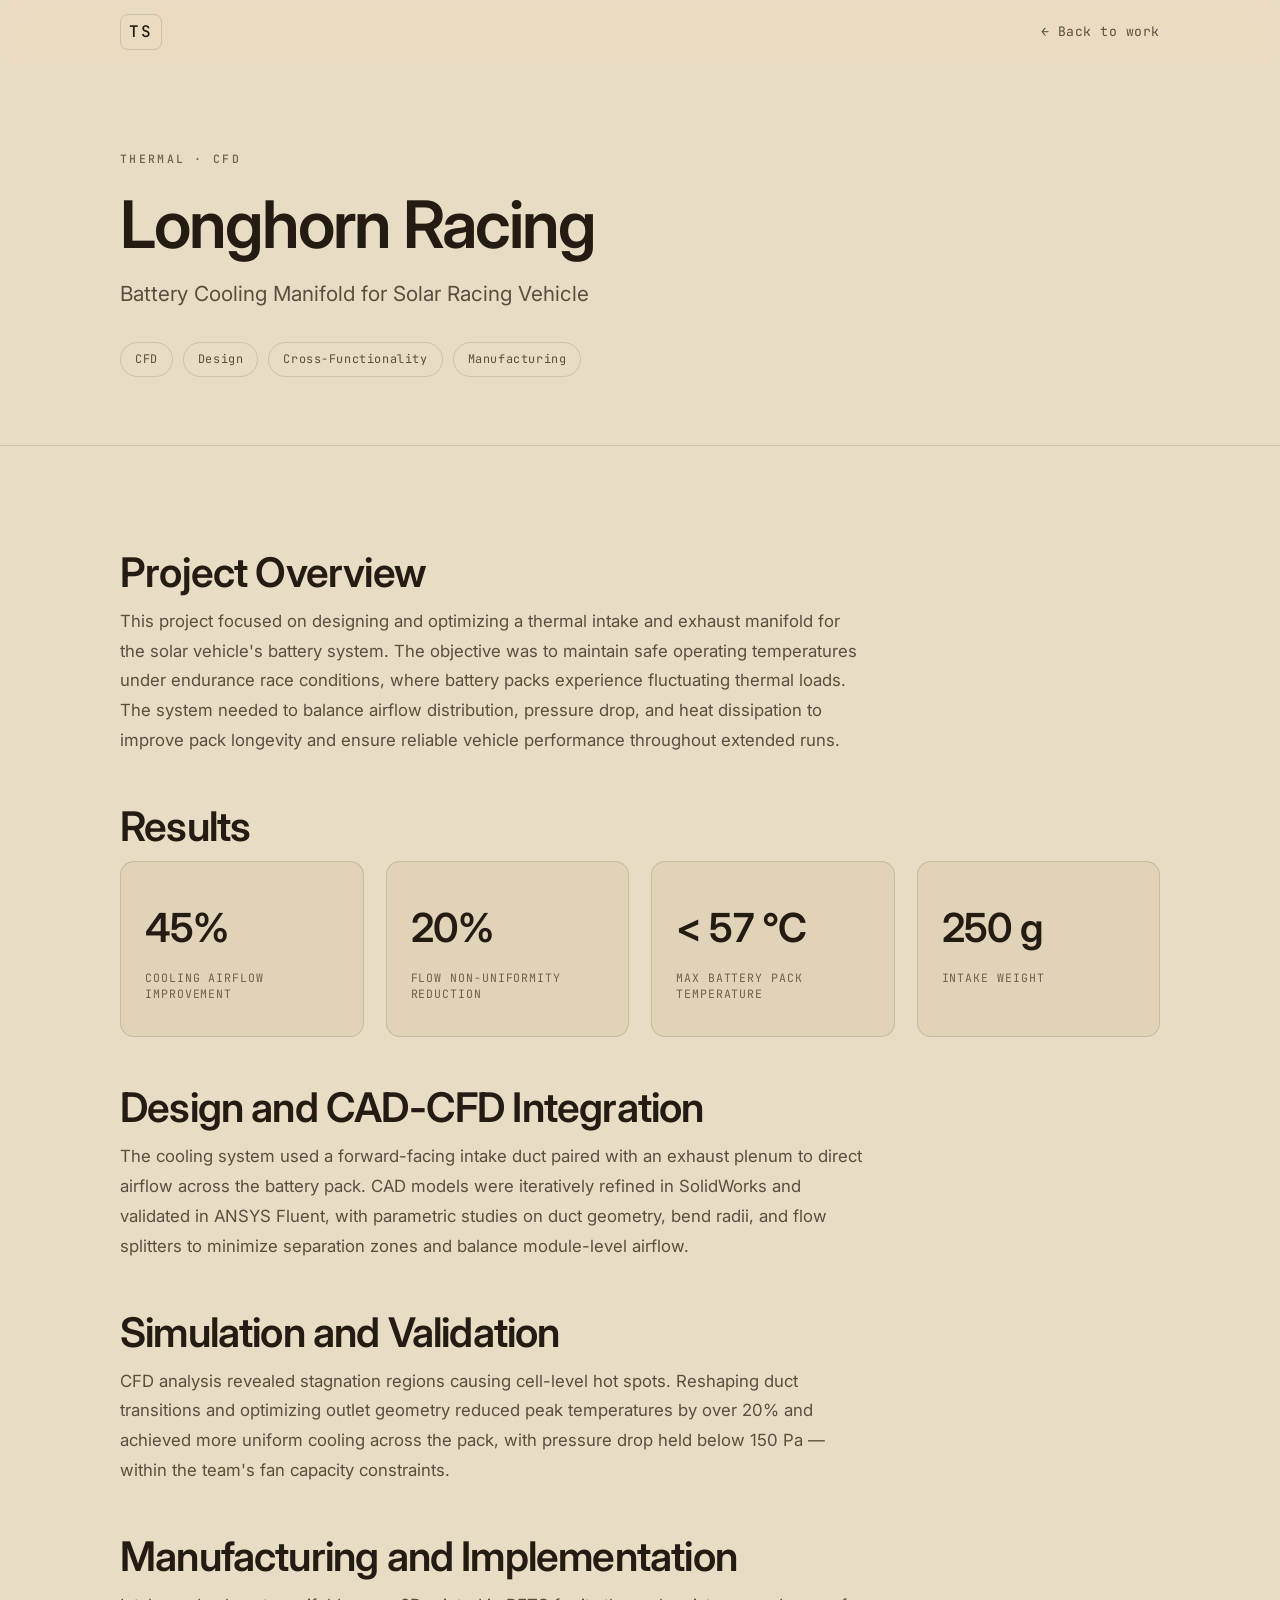
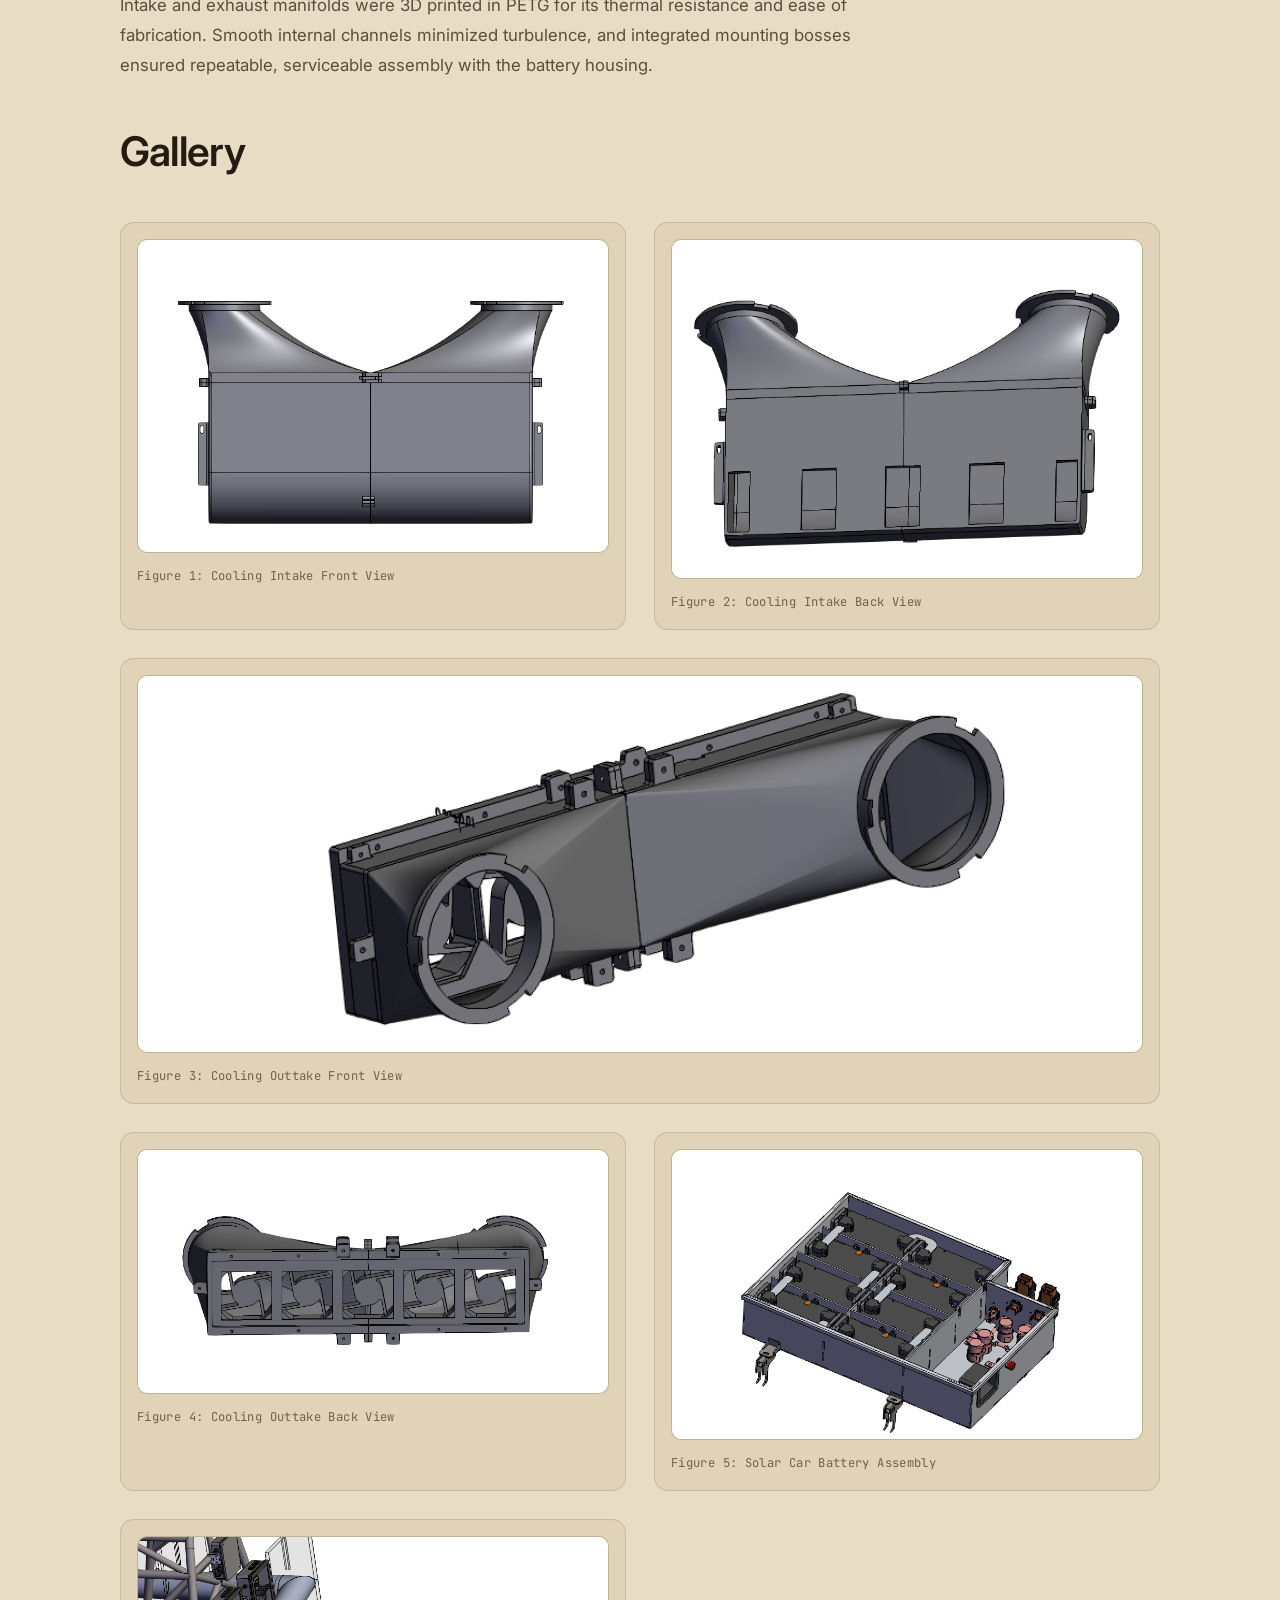
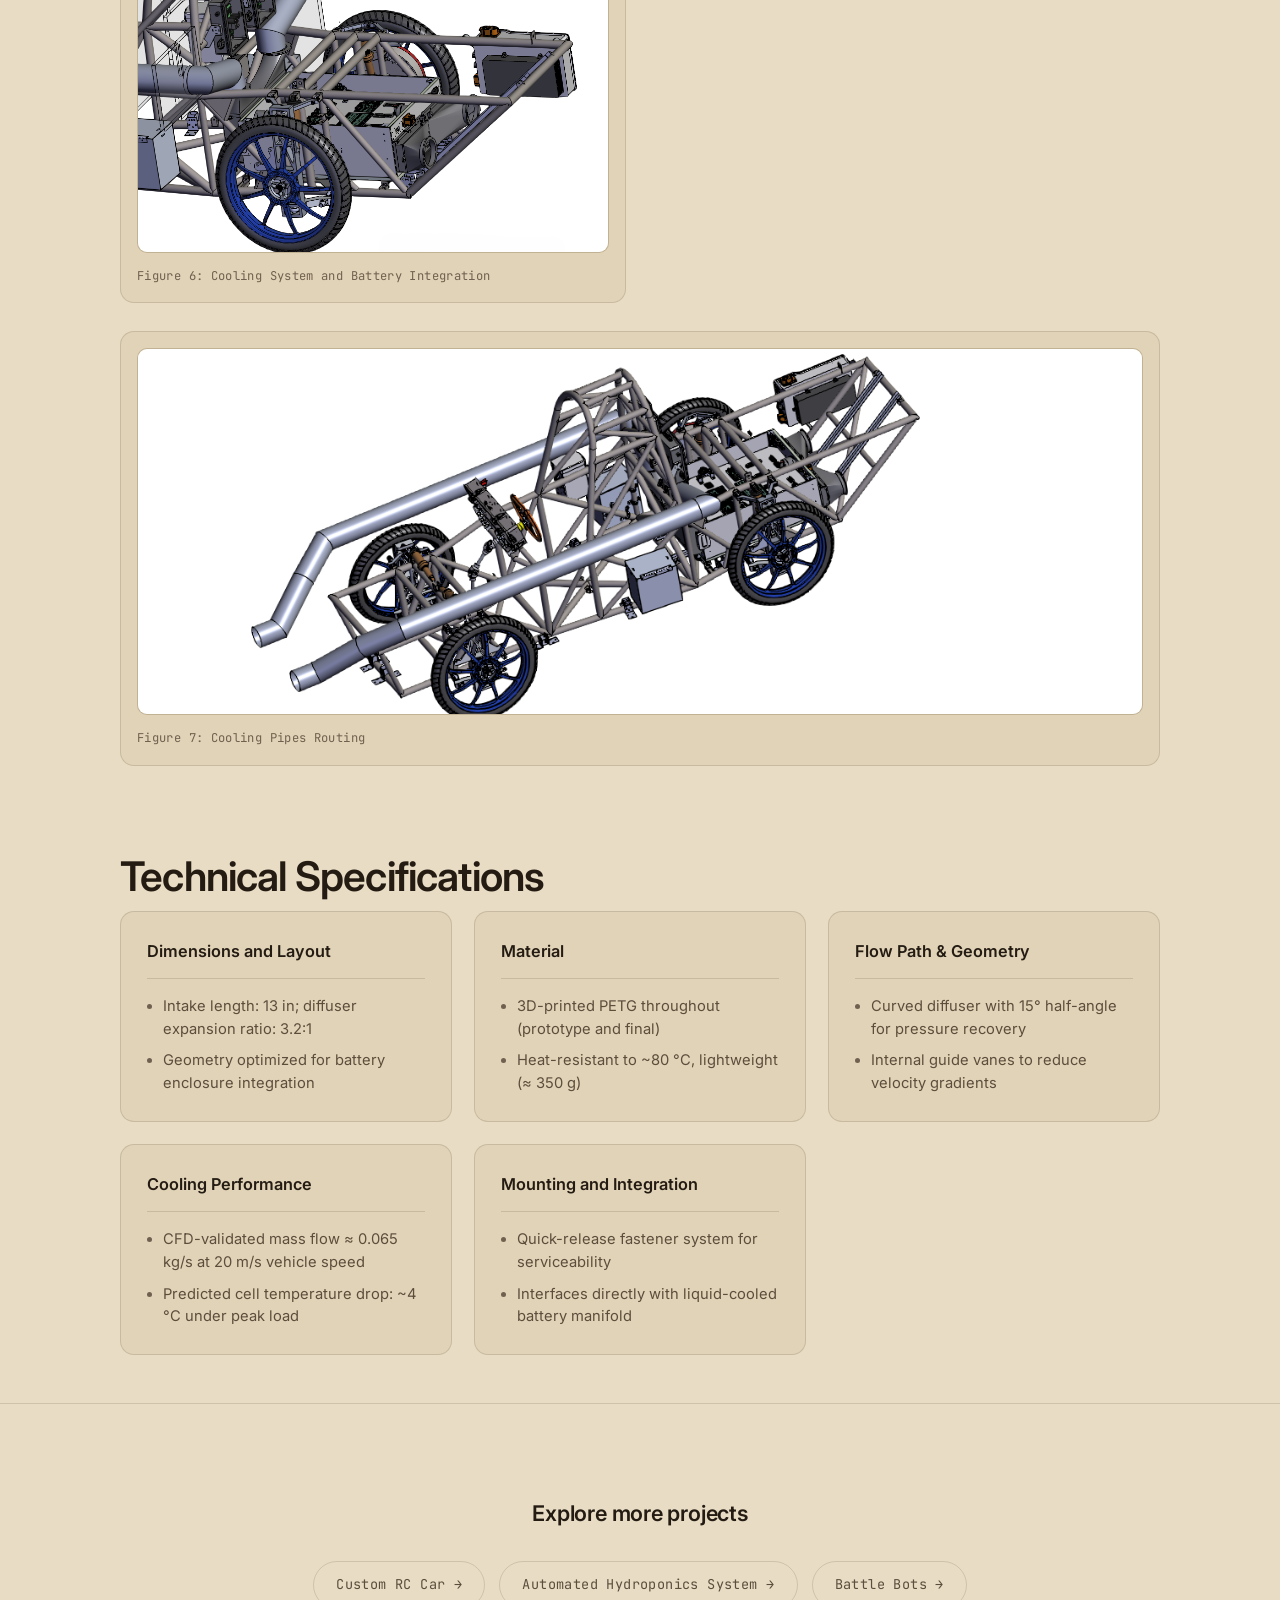
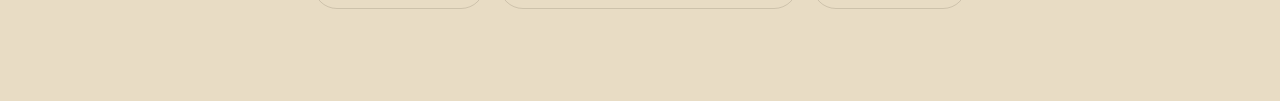
==== ahs.html @ 9a9b35d4 "Update ahs.html" ====
<!DOCTYPE html>
<html lang="en">
<head>
    <meta charset="UTF-8">
    <meta name="viewport" content="width=device-width, initial-scale=1.0">
    <title>Longhorn Racing — Tejas Sachdeva</title>
    <link rel="preconnect" href="https://fonts.googleapis.com">
    <link rel="preconnect" href="https://fonts.gstatic.com" crossorigin>
    <link href="https://fonts.googleapis.com/css2?family=Inter:wght@300;400;500;600;700&family=JetBrains+Mono:wght@400;500&display=swap" rel="stylesheet">
    <link rel="stylesheet" href="styles.css">
</head>
<body>
    <nav id="navbar" class="scrolled">
        <div class="container">
            <div class="nav-content">
                <a href="index.html" class="logo">TS</a>
                <a href="index.html#projects" class="back-btn">← Back to work</a>
            </div>
        </div>
    </nav>

    <header class="project-hero">
        <div class="container">
            <span class="eyebrow">Thermal · CFD</span>
            <h1>Longhorn Racing</h1>
            <p class="subtitle">Battery Cooling Manifold for Solar Racing Vehicle</p>
            <div class="project-tags">
                <span class="tag">CFD</span>
                <span class="tag">Design</span>
                <span class="tag">Cross-Functionality</span>
                <span class="tag">Manufacturing</span>
            </div>
        </div>
    </header>

    <section class="project-content">
        <div class="container">

            <div class="content-section reveal">
                <h2 class="section-title">Project Overview</h2>
                <p class="section-text">This project focused on designing and optimizing a thermal intake and exhaust manifold for the solar vehicle's battery system. The objective was to maintain safe operating temperatures under endurance race conditions, where battery packs experience fluctuating thermal loads. The system needed to balance airflow distribution, pressure drop, and heat dissipation to improve pack longevity and ensure reliable vehicle performance throughout extended runs.</p>
            </div>

            <div class="content-section reveal">
                <h2 class="section-title">Results</h2>
                <div class="results-grid" style="margin-top: 12px; margin-bottom: 0;">
                    <div class="result-item reveal">
                        <div class="result-number">45%</div>
                        <div class="result-label">Cooling Airflow Improvement</div>
                    </div>
                    <div class="result-item reveal">
                        <div class="result-number">20%</div>
                        <div class="result-label">Flow Non-Uniformity Reduction</div>
                    </div>
                    <div class="result-item reveal">
                        <div class="result-number">&lt; 57 °C</div>
                        <div class="result-label">Max Battery Pack Temperature</div>
                    </div>
                    <div class="result-item reveal">
                        <div class="result-number">250 g</div>
                        <div class="result-label">Intake Weight</div>
                    </div>
                </div>
            </div>

            <div class="content-section reveal">
                <h2 class="section-title">Design and CAD-CFD Integration</h2>
                <p class="section-text">The cooling system used a forward-facing intake duct paired with an exhaust plenum to direct airflow across the battery pack. CAD models were iteratively refined in SolidWorks and validated in ANSYS Fluent, with parametric studies on duct geometry, bend radii, and flow splitters to minimize separation zones and balance module-level airflow.</p>
            </div>

            <div class="content-section reveal">
                <h2 class="section-title">Simulation and Validation</h2>
                <p class="section-text">CFD analysis revealed stagnation regions causing cell-level hot spots. Reshaping duct transitions and optimizing outlet geometry reduced peak temperatures by over 20% and achieved more uniform cooling across the pack, with pressure drop held below 150 Pa — within the team's fan capacity constraints.</p>
            </div>

            <div class="content-section reveal">
                <h2 class="section-title">Manufacturing and Implementation</h2>
                <p class="section-text">Intake and exhaust manifolds were 3D printed in PETG for its thermal resistance and ease of fabrication. Smooth internal channels minimized turbulence, and integrated mounting bosses ensured repeatable, serviceable assembly with the battery housing.</p>
            </div>

            <div class="content-section reveal">
                <h2 class="section-title">Gallery</h2>
            </div>
            <div class="image-gallery">
                <figure class="gallery-item reveal">
                    <div class="gallery-image"><img src="lhr intake front.png" alt="Figure 1: Cooling Intake Front View" loading="lazy"></div>
                    <figcaption class="gallery-title">Figure 1: Cooling Intake Front View</figcaption>
                </figure>
                <figure class="gallery-item reveal">
                    <div class="gallery-image"><img src="lhr intake back.png" alt="Figure 2: Cooling Intake Back View" loading="lazy"></div>
                    <figcaption class="gallery-title">Figure 2: Cooling Intake Back View</figcaption>
                </figure>
                <figure class="gallery-item reveal wide-image">
                    <div class="gallery-image"><img src="lhr outtake.png" alt="Figure 3: Cooling Outtake Front View" loading="lazy"></div>
                    <figcaption class="gallery-title">Figure 3: Cooling Outtake Front View</figcaption>
                </figure>
                <figure class="gallery-item reveal">
                    <div class="gallery-image"><img src="lhr outtake back.png" alt="Figure 4: Cooling Outtake Back View" loading="lazy"></div>
                    <figcaption class="gallery-title">Figure 4: Cooling Outtake Back View</figcaption>
                </figure>
                <figure class="gallery-item reveal">
                    <div class="gallery-image"><img src="lhr battery.png" alt="Figure 5: Solar Car Battery Assembly" loading="lazy"></div>
                    <figcaption class="gallery-title">Figure 5: Solar Car Battery Assembly</figcaption>
                </figure>
                <figure class="gallery-item reveal">
                    <div class="gallery-image"><img src="batt integ.png" alt="Figure 6: Cooling System and Battery Integration" loading="lazy"></div>
                    <figcaption class="gallery-title">Figure 6: Cooling System and Battery Integration</figcaption>
                </figure>
                <figure class="gallery-item reveal wide-image">
                    <div class="gallery-image"><img src="lhr routing.png" alt="Figure 7: Cooling Pipes Routing" loading="lazy"></div>
                    <figcaption class="gallery-title">Figure 7: Cooling Pipes Routing</figcaption>
                </figure>
            </div>

            <div class="content-section" style="margin-top: clamp(56px, 8vw, 88px);">
                <h2 class="section-title reveal">Technical Specifications</h2>
                <div class="specs-grid">
                    <div class="spec-card reveal">
                        <div class="spec-title">Dimensions and Layout</div>
                        <div class="spec-value">
                            <ul>
                                <li>Intake length: 13 in; diffuser expansion ratio: 3.2:1</li>
                                <li>Geometry optimized for battery enclosure integration</li>
                            </ul>
                        </div>
                    </div>
                    <div class="spec-card reveal">
                        <div class="spec-title">Material</div>
                        <div class="spec-value">
                            <ul>
                                <li>3D-printed PETG throughout (prototype and final)</li>
                                <li>Heat-resistant to ~80 °C, lightweight (≈ 350 g)</li>
                            </ul>
                        </div>
                    </div>
                    <div class="spec-card reveal">
                        <div class="spec-title">Flow Path & Geometry</div>
                        <div class="spec-value">
                            <ul>
                                <li>Curved diffuser with 15° half-angle for pressure recovery</li>
                                <li>Internal guide vanes to reduce velocity gradients</li>
                            </ul>
                        </div>
                    </div>
                    <div class="spec-card reveal">
                        <div class="spec-title">Cooling Performance</div>
                        <div class="spec-value">
                            <ul>
                                <li>CFD-validated mass flow ≈ 0.065 kg/s at 20 m/s vehicle speed</li>
                                <li>Predicted cell temperature drop: ~4 °C under peak load</li>
                            </ul>
                        </div>
                    </div>
                    <div class="spec-card reveal">
                        <div class="spec-title">Mounting and Integration</div>
                        <div class="spec-value">
                            <ul>
                                <li>Quick-release fastener system for serviceability</li>
                                <li>Interfaces directly with liquid-cooled battery manifold</li>
                            </ul>
                        </div>
                    </div>
                </div>
            </div>

        </div>
    </section>

    <section class="project-navigation">
        <div class="container">
            <h3>Explore more projects</h3>
            <div class="nav-projects">
                <a href="rc_car.html" class="nav-project">Custom RC Car →</a>
                <a href="ahs.html" class="nav-project">Automated Hydroponics System →</a>
                <a href="battlebots.html" class="nav-project">Battle Bots →</a>
            </div>
        </div>
    </section>

    <script src="script.js"></script>
</body>
</html>
---- styles.css ----
/* ============================================================
   Tejas Sachdeva — Portfolio
   Shared design system: matte charcoal, off-white, hairline
   borders, one restrained accent, mono "annotation" layer.
   ============================================================ */

:root {
  /* Surfaces — warm tan, paper-like */
  --bg:          #e8dcc4;
  --surface:     #e1d3b7;
  --surface-2:   #dac9a8;

  /* Lines — warm ink, subtle */
  --border:        rgba(45, 35, 22, 0.14);
  --border-strong: rgba(45, 35, 22, 0.26);

  /* Text — deep ink brown, reads like a drafting pen on paper */
  --text:      #241c13;
  --text-muted:#5c4e3d;
  --text-dim:  #706050;

  /* Accent — deep rust. Only appears on hover / focus / active. */
  --accent:     #7a3e1f;
  --accent-soft:rgba(122, 62, 31, 0.14);

  /* Type */
  --font-sans: 'Inter', -apple-system, BlinkMacSystemFont, 'Segoe UI', Roboto, sans-serif;
  --font-mono: 'JetBrains Mono', ui-monospace, 'SF Mono', Menlo, monospace;

  /* Radius */
  --r-sm: 10px;
  --r:    14px;
  --r-lg: 16px;

  /* Layout */
  --container: 1120px;
  --gutter: clamp(20px, 5vw, 40px);
  --section-y: clamp(76px, 11vw, 132px);

  /* Motion */
  --ease: cubic-bezier(0.22, 0.61, 0.36, 1);
}

/* ---------- Reset ---------- */
*, *::before, *::after { margin: 0; padding: 0; box-sizing: border-box; }

html { scroll-behavior: smooth; -webkit-text-size-adjust: 100%; }

body {
  font-family: var(--font-sans);
  background: var(--bg);
  color: var(--text);
  line-height: 1.6;
  font-size: 16px;
  -webkit-font-smoothing: antialiased;
  text-rendering: optimizeLegibility;
  overflow-x: hidden;
}

img { display: block; max-width: 100%; }

a { color: inherit; text-decoration: none; }

::selection { background: var(--accent-soft); color: #fff; }

:focus-visible {
  outline: 2px solid var(--accent);
  outline-offset: 3px;
  border-radius: 4px;
}

.container {
  width: 100%;
  max-width: var(--container);
  margin: 0 auto;
  padding-inline: var(--gutter);
}

/* ---------- Shared type helpers ---------- */
.eyebrow {
  font-family: var(--font-mono);
  font-size: 0.72rem;
  font-weight: 500;
  letter-spacing: 0.2em;
  text-transform: uppercase;
  color: var(--text-dim);
}

.section-title {
  font-size: clamp(1.7rem, 3.4vw, 2.55rem);
  font-weight: 600;
  letter-spacing: -0.02em;
  line-height: 1.1;
  color: var(--text);
}

.section-text {
  font-size: 1.05rem;
  line-height: 1.78;
  color: var(--text-muted);
  max-width: 68ch;
}
.section-text + .section-text { margin-top: 1.35rem; }

/* ============================================================
   Navigation
   ============================================================ */
nav {
  position: fixed;
  inset: 0 0 auto 0;
  z-index: 1000;
  padding: 14px 0;
  background: rgba(232, 220, 196, 0.7);
  backdrop-filter: blur(16px) saturate(140%);
  -webkit-backdrop-filter: blur(16px) saturate(140%);
  border-bottom: 1px solid transparent;
  transition: background 0.3s var(--ease), border-color 0.3s var(--ease);
}
nav.scrolled {
  background: rgba(232, 220, 196, 0.9);
  border-bottom-color: var(--border);
}

.nav-content {
  display: flex;
  justify-content: space-between;
  align-items: center;
}

.logo {
  font-family: var(--font-mono);
  font-size: 1rem;
  font-weight: 500;
  letter-spacing: 0.12em;
  color: var(--text);
  padding: 4px 8px;
  border: 1px solid var(--border);
  border-radius: 8px;
  transition: border-color 0.25s var(--ease), color 0.25s var(--ease);
}
.logo:hover { border-color: var(--border-strong); }

.nav-links {
  display: flex;
  align-items: center;
  gap: 34px;
  list-style: none;
}
.nav-links a {
  position: relative;
  font-size: 0.92rem;
  font-weight: 450;
  color: var(--text-muted);
  transition: color 0.25s var(--ease);
}
.nav-links a:hover { color: var(--text); }
.nav-links a::after {
  content: '';
  position: absolute;
  left: 0; bottom: -6px;
  height: 1.5px; width: 0;
  background: var(--accent);
  transition: width 0.28s var(--ease);
}
.nav-links a:hover::after { width: 100%; }

/* understated back link on project pages */
.back-btn {
  font-family: var(--font-mono);
  font-size: 0.82rem;
  letter-spacing: 0.04em;
  color: var(--text-muted);
  display: inline-flex;
  align-items: center;
  gap: 8px;
  transition: color 0.25s var(--ease), gap 0.25s var(--ease);
}
.back-btn:hover { color: var(--text); gap: 12px; }

.mobile-menu-btn {
  display: none;
  background: none;
  border: 1px solid var(--border);
  border-radius: 8px;
  color: var(--text);
  font-size: 1.15rem;
  line-height: 1;
  padding: 7px 10px;
  cursor: pointer;
}

/* ============================================================
   Buttons
   ============================================================ */
.btn {
  display: inline-flex;
  align-items: center;
  gap: 8px;
  font-size: 0.95rem;
  font-weight: 500;
  padding: 12px 22px;
  border-radius: 999px;
  border: 1px solid var(--border);
  transition: transform 0.25s var(--ease), border-color 0.25s var(--ease),
              background 0.25s var(--ease), color 0.25s var(--ease);
}
.btn-primary {
  background: var(--text);
  color: var(--bg);
  border-color: var(--text);
}
.btn-primary:hover { transform: translateY(-2px); background: #000; border-color: #000; }
.btn-secondary { color: var(--text); }
.btn-secondary:hover { border-color: var(--border-strong); transform: translateY(-2px); }

/* ============================================================
   Home — Hero
   ============================================================ */
.hero {
  min-height: min(92vh, 860px);
  display: flex;
  align-items: center;
  position: relative;
  padding-top: 72px;
  /* Very subtle warm depth — hint of shadow at bottom, not a "feature" */
  background:
    radial-gradient(ellipse 900px 500px at 22% 30%, rgba(122, 62, 31, 0.04), transparent 65%),
    radial-gradient(ellipse 700px 400px at 88% 90%, rgba(45, 35, 22, 0.05), transparent 70%);
}
.hero::after { /* faint top vignette so nav blends in */
  content: '';
  position: absolute; inset: 0 0 auto 0; height: 200px;
  background: linear-gradient(to bottom, rgba(45, 35, 22, 0.03), transparent);
  pointer-events: none;
}
.hero-content {
  width: 100%;
  display: grid;
  grid-template-columns: minmax(0, 1fr) auto;
  gap: clamp(40px, 6vw, 88px);
  align-items: end;
}
.hero-primary { max-width: 680px; }
.hero-primary .eyebrow { display: block; margin-bottom: 26px; }
.hero-primary h1 {
  font-size: clamp(2.6rem, 7vw, 5rem);
  font-weight: 600;
  line-height: 1.02;
  letter-spacing: -0.035em;
  color: var(--text);
}
.hero-primary .subtitle {
  margin-top: 20px;
  font-size: clamp(1.05rem, 2vw, 1.35rem);
  font-weight: 400;
  color: var(--text-muted);
  padding-left: 0;
  margin-left: 0;
}
.hero-primary .description {
  margin-top: 26px;
  max-width: 56ch;
  font-size: 1.05rem;
  line-height: 1.75;
  color: var(--text-muted);
}
.cta-buttons { display: flex; gap: 14px; margin-top: 40px; flex-wrap: wrap; }

/* Right-side spec block — reads like a technical drawing title block */
.hero-meta {
  display: flex;
  flex-direction: column;
  gap: 24px;
  padding-bottom: 12px;
  min-width: 200px;
}
.meta-item {
  padding-left: 16px;
  border-left: 1px solid var(--border);
  display: flex;
  flex-direction: column;
  gap: 6px;
}
.meta-label {
  font-family: var(--font-mono);
  font-size: 0.68rem;
  letter-spacing: 0.18em;
  text-transform: uppercase;
  color: var(--text-dim);
}
.meta-value {
  font-family: var(--font-mono);
  font-size: 0.86rem;
  letter-spacing: 0.02em;
  color: var(--text);
  line-height: 1.4;
}
.meta-value .dot {
  display: inline-block;
  width: 6px; height: 6px;
  border-radius: 50%;
  background: var(--accent);
  margin-right: 8px;
  vertical-align: middle;
  box-shadow: 0 0 12px var(--accent-soft);
}

/* ============================================================
   Section scaffold
   ============================================================ */
.section { padding-block: var(--section-y); }
.section + .section { border-top: 1px solid var(--border); }

.section-head { margin-bottom: 56px; }
.section-head .eyebrow { display: block; margin-bottom: 16px; }

/* ============================================================
   About
   ============================================================ */
.about-content {
  display: grid;
  grid-template-columns: 320px 1fr;
  gap: clamp(36px, 6vw, 80px);
  align-items: center;
}
.about-image img {
  width: 100%;
  border-radius: var(--r-lg);
  border: 1px solid var(--border);
  aspect-ratio: 4 / 5;
  object-fit: cover;
}
.about-text { margin-top: 24px; }
.about-text p { color: var(--text-muted); font-size: 1.05rem; line-height: 1.78; max-width: 60ch; }
.about-text p + p { margin-top: 1.2rem; }
.about-meta {
  margin-top: 28px;
  font-family: var(--font-mono);
  font-size: 0.78rem;
  letter-spacing: 0.06em;
  color: var(--text-dim);
  display: flex; flex-wrap: wrap; gap: 8px 14px;
}
.about-meta span { white-space: nowrap; }
.about-meta span + span::before { content: '·'; margin-right: 14px; color: var(--border-strong); }

/* ============================================================
   Projects grid (home)
   ============================================================ */
.projects-grid {
  display: grid;
  grid-template-columns: repeat(2, 1fr);
  gap: clamp(20px, 3vw, 32px);
}
.card-link { display: block; height: 100%; }

.project-card {
  height: 100%;
  background: var(--surface);
  border: 1px solid var(--border);
  border-radius: var(--r-lg);
  overflow: hidden;
  display: flex;
  flex-direction: column;
  transition: transform 0.4s var(--ease), border-color 0.4s var(--ease),
              background 0.4s var(--ease);
}
.project-card:hover {
  transform: translateY(-5px);
  border-color: var(--border-strong);
  background: var(--surface-2);
}
.project-image {
  aspect-ratio: 16 / 10;
  overflow: hidden;
  border-bottom: 1px solid var(--border);
  background: var(--surface);
  display: flex;
  align-items: center;
  justify-content: center;
  padding: 20px 28px;
}
.project-image img {
  width: 100%;
  height: 100%;
  object-fit: contain;
  transition: transform 0.5s var(--ease);
}
.project-card:hover .project-image img { transform: scale(1.04); }

.project-body { padding: 26px 26px 28px; display: flex; flex-direction: column; flex: 1; }
.project-cat {
  font-family: var(--font-mono);
  font-size: 0.7rem;
  letter-spacing: 0.16em;
  text-transform: uppercase;
  color: var(--text-dim);
  margin-bottom: 14px;
}
.project-title {
  font-size: 1.3rem;
  font-weight: 600;
  letter-spacing: -0.01em;
  color: var(--text);
  margin-bottom: 10px;
}
.project-description {
  font-size: 0.98rem;
  line-height: 1.65;
  color: var(--text-muted);
}
.project-more {
  margin-top: 22px;
  font-family: var(--font-mono);
  font-size: 0.8rem;
  letter-spacing: 0.04em;
  color: var(--text-muted);
  display: inline-flex; align-items: center; gap: 8px;
  transition: color 0.3s var(--ease), gap 0.3s var(--ease);
}
.project-card:hover .project-more { color: var(--accent); gap: 12px; }

/* ============================================================
   Contact
   ============================================================ */
.contact { text-align: center; }
.contact .eyebrow { display: block; margin-bottom: 18px; }
.contact-title {
  font-size: clamp(2rem, 4.5vw, 3.2rem);
  font-weight: 600;
  letter-spacing: -0.025em;
  color: var(--text);
}
.contact-sub {
  margin: 20px auto 0;
  max-width: 46ch;
  color: var(--text-muted);
  font-size: 1.05rem;
}
.contact-links {
  display: flex;
  justify-content: center;
  flex-wrap: wrap;
  gap: 14px;
  margin-top: 42px;
}
.contact-link {
  font-size: 0.95rem;
  font-weight: 500;
  color: var(--text);
  padding: 13px 26px;
  border: 1px solid var(--border);
  border-radius: 999px;
  transition: border-color 0.25s var(--ease), transform 0.25s var(--ease), color 0.25s var(--ease);
}
.contact-link:hover { border-color: var(--border-strong); transform: translateY(-2px); color: var(--accent); }

/* ============================================================
   Footer
   ============================================================ */
.site-footer {
  border-top: 1px solid var(--border);
  padding: 34px 0;
  color: var(--text-dim);
  font-family: var(--font-mono);
  font-size: 0.76rem;
  letter-spacing: 0.04em;
}
.site-footer .container { display: flex; justify-content: space-between; gap: 16px; flex-wrap: wrap; }

/* ============================================================
   Project detail pages
   ============================================================ */
.project-hero {
  padding: 150px 0 68px;
  border-bottom: 1px solid var(--border);
}
.project-hero .eyebrow { display: block; margin-bottom: 22px; }
.project-hero h1 {
  font-size: clamp(2.4rem, 6vw, 4.1rem);
  font-weight: 600;
  letter-spacing: -0.03em;
  line-height: 1.04;
  color: var(--text);
}
.project-hero .subtitle {
  margin-top: 18px;
  font-size: clamp(1.05rem, 2vw, 1.3rem);
  font-weight: 400;
  color: var(--text-muted);
  max-width: 60ch;
}
.project-tags {
  display: flex; flex-wrap: wrap; gap: 10px;
  margin-top: 32px;
}
.tag {
  font-family: var(--font-mono);
  font-size: 0.74rem;
  letter-spacing: 0.05em;
  color: var(--text-muted);
  padding: 7px 14px;
  border: 1px solid var(--border);
  border-radius: 999px;
}

.project-content { padding: clamp(64px, 9vw, 104px) 0 0; }
.content-section { margin-bottom: 48px; }
.content-section .section-title { margin-bottom: 12px; }

/* Image gallery — natural aspect, nothing cropped */
.image-gallery {
  display: grid;
  grid-template-columns: repeat(2, 1fr);
  gap: clamp(18px, 2.5vw, 28px);
  margin: 8px 0 0;
}
.gallery-item {
  background: var(--surface);
  border: 1px solid var(--border);
  border-radius: var(--r);
  padding: 16px;
  transition: border-color 0.3s var(--ease);
  display: flex;
  flex-direction: column;
}
.gallery-item:hover { border-color: var(--border-strong); }
.gallery-image {
  border-radius: var(--r-sm);
  overflow: hidden;
  background: var(--surface-2);
  border: 1px solid var(--border);
}
.gallery-image img { width: 100%; height: auto; }
.gallery-image.wide-image, .gallery-item.wide-image { grid-column: 1 / -1; }
.gallery-title {
  margin-top: 14px;
  font-family: var(--font-mono);
  font-size: 0.76rem;
  letter-spacing: 0.03em;
  color: var(--text-dim);
}

/* Specifications */
.specs-grid {
  display: grid;
  grid-template-columns: repeat(auto-fit, minmax(280px, 1fr));
  gap: clamp(16px, 2vw, 22px);
  margin-top: 8px;
}
.spec-card {
  background: var(--surface);
  border: 1px solid var(--border);
  border-radius: var(--r);
  padding: 26px;
  transition: border-color 0.3s var(--ease);
}
.spec-card:hover { border-color: var(--border-strong); }
.spec-title {
  font-size: 1.02rem;
  font-weight: 600;
  color: var(--text);
  margin-bottom: 16px;
  padding-bottom: 14px;
  border-bottom: 1px solid var(--border);
}
.spec-value { font-size: 0.92rem; color: var(--text-muted); }
.spec-value ul { list-style: none; display: flex; flex-direction: column; gap: 9px; }
.spec-value li { position: relative; padding-left: 16px; line-height: 1.55; }
.spec-value li::before {
  content: '';
  position: absolute; left: 0; top: 0.62em;
  width: 5px; height: 5px; border-radius: 50%;
  background: var(--text-dim);
}

/* Results / metrics */
.results-section { border-top: 1px solid var(--border); padding-block: var(--section-y); }
.results-grid {
  display: grid;
  grid-template-columns: repeat(4, 1fr);
  gap: clamp(16px, 2vw, 22px);
  margin-top: 4px;
}
.result-item {
  background: var(--surface);
  border: 1px solid var(--border);
  border-radius: var(--r);
  padding: 34px 24px;
  transition: border-color 0.3s var(--ease), transform 0.3s var(--ease);
}
.result-item:hover { border-color: var(--border-strong); transform: translateY(-3px); }
.result-number {
  font-size: clamp(1.9rem, 3.4vw, 2.5rem);
  font-weight: 600;
  letter-spacing: -0.02em;
  color: var(--text);
}
.result-label {
  margin-top: 10px;
  font-family: var(--font-mono);
  font-size: 0.72rem;
  letter-spacing: 0.08em;
  text-transform: uppercase;
  color: var(--text-dim);
  line-height: 1.4;
}

/* Explore-more footer */
.project-navigation { padding: clamp(56px, 8vw, 92px) 0; text-align: center; border-top: 1px solid var(--border); }
.project-navigation h3 { font-size: 1.35rem; font-weight: 600; letter-spacing: -0.01em; margin-bottom: 30px; }
.nav-projects { display: flex; justify-content: center; flex-wrap: wrap; gap: 14px; }
.nav-project {
  font-family: var(--font-mono);
  font-size: 0.85rem;
  letter-spacing: 0.03em;
  color: var(--text-muted);
  padding: 12px 22px;
  border: 1px solid var(--border);
  border-radius: 999px;
  display: inline-flex; align-items: center; gap: 8px;
  transition: border-color 0.25s var(--ease), color 0.25s var(--ease), transform 0.25s var(--ease);
}
.nav-project:hover { border-color: var(--border-strong); color: var(--text); transform: translateY(-2px); }

/* ============================================================
   Scroll reveal
   ============================================================ */
.reveal { opacity: 0; transform: translateY(18px); transition: opacity 0.7s var(--ease), transform 0.7s var(--ease); }
.reveal.is-visible { opacity: 1; transform: none; }

/* ============================================================
   Responsive
   ============================================================ */
@media (max-width: 900px) {
  .about-content { grid-template-columns: 260px 1fr; gap: 40px; }
  .results-grid { grid-template-columns: repeat(2, 1fr); }
  .hero-content { grid-template-columns: 1fr; align-items: start; gap: 56px; }
  .hero-meta { flex-direction: row; flex-wrap: wrap; gap: 20px 32px; padding-bottom: 0; }
  .meta-item { padding-left: 12px; }
}

@media (max-width: 720px) {
  .mobile-menu-btn { display: block; }
  .nav-links {
    position: absolute;
    inset: calc(100% + 1px) 0 auto 0;
    flex-direction: column;
    align-items: flex-start;
    gap: 4px;
    padding: 14px var(--gutter) 22px;
    background: rgba(232, 220, 196, 0.96);
    backdrop-filter: blur(16px);
    border-bottom: 1px solid var(--border);
    display: none;
  }
  .nav-links.mobile-open { display: flex; }
  .nav-links a { padding: 10px 0; font-size: 1rem; }
  .nav-links a::after { display: none; }

  .about-content { grid-template-columns: 1fr; gap: 32px; }
  .about-image { max-width: 260px; }
  .projects-grid { grid-template-columns: 1fr; }
  .image-gallery { grid-template-columns: 1fr; }
  .gallery-image.wide-image, .gallery-item.wide-image { grid-column: auto; }
  .results-grid { grid-template-columns: repeat(2, 1fr); }
  .cta-buttons .btn { flex: 1 1 auto; justify-content: center; }
  .hero-meta { display: none; }
}

@media (max-width: 420px) {
  .results-grid { grid-template-columns: 1fr; }
}

/* ============================================================
   Reduced motion
   ============================================================ */
@media (prefers-reduced-motion: reduce) {
  * { animation-duration: 0.001ms !important; animation-iteration-count: 1 !important;
      transition-duration: 0.001ms !important; scroll-behavior: auto !important; }
  .reveal { opacity: 1; transform: none; }
}
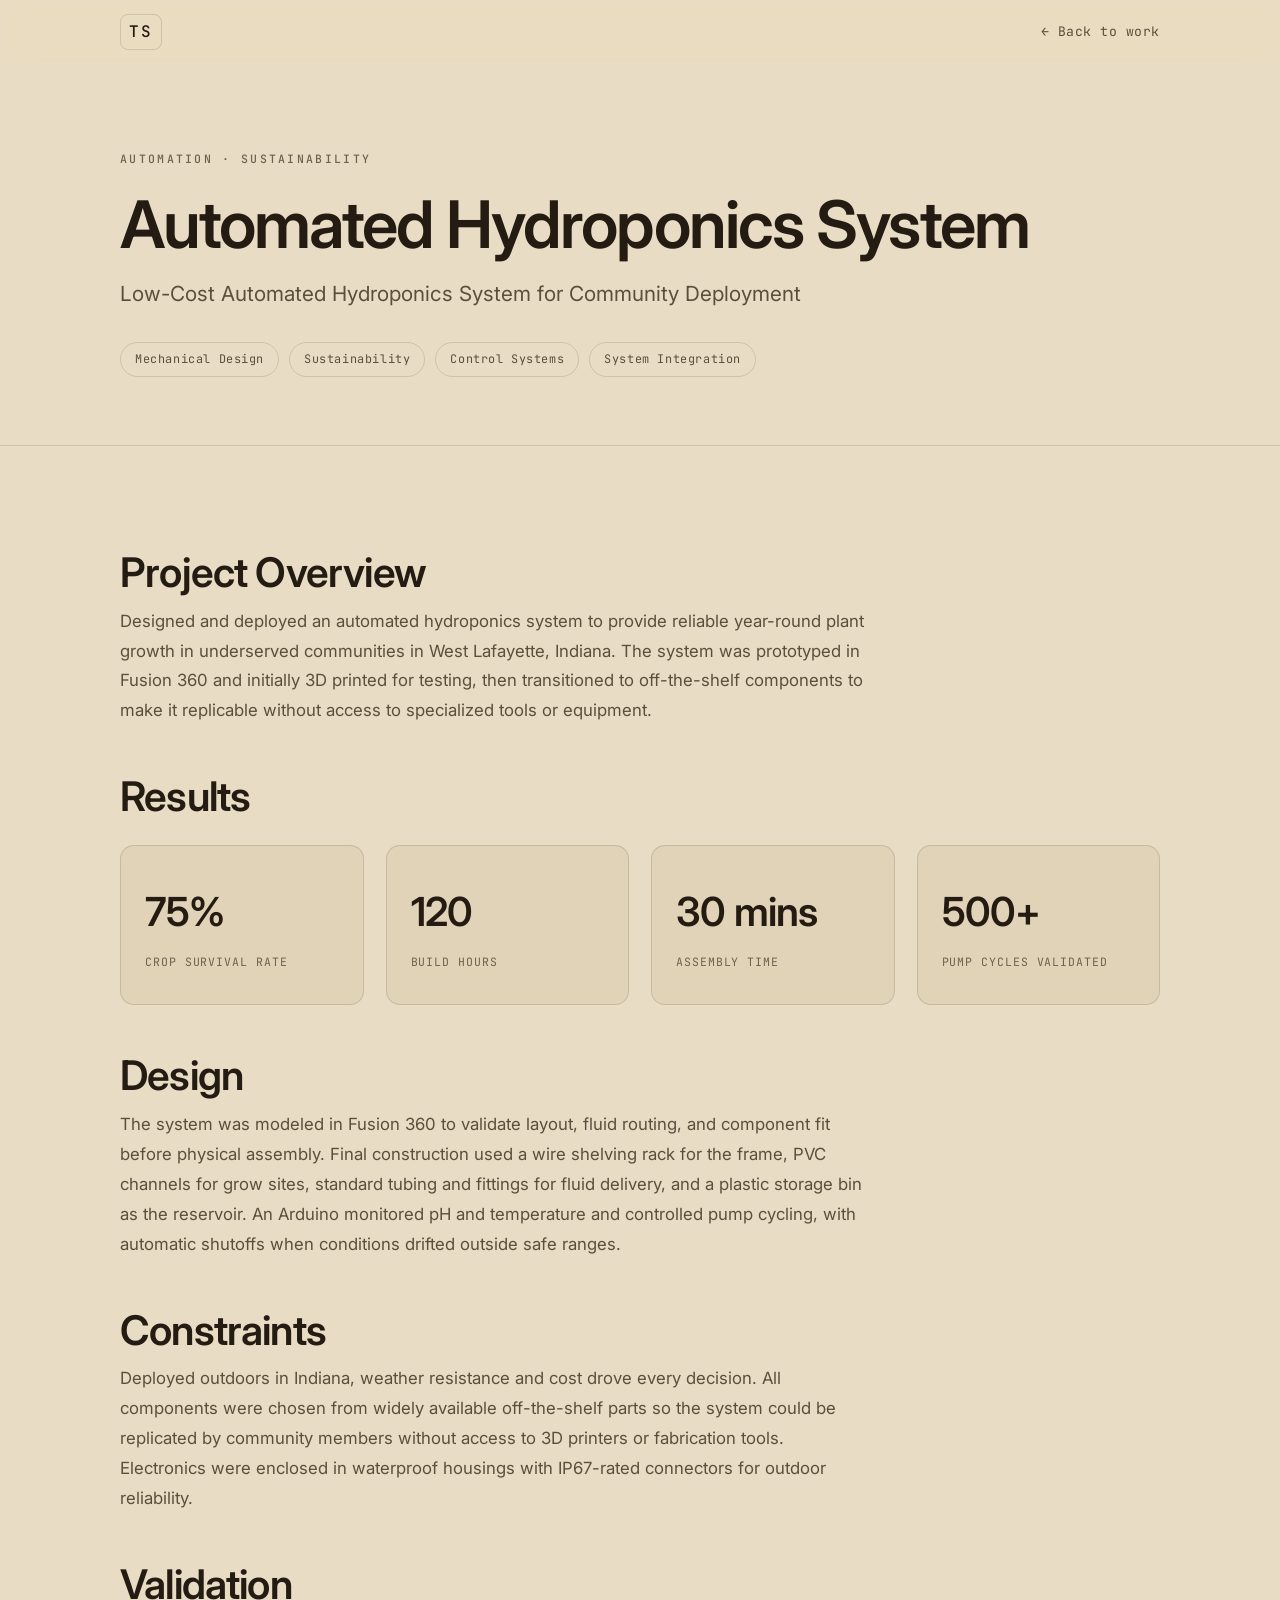
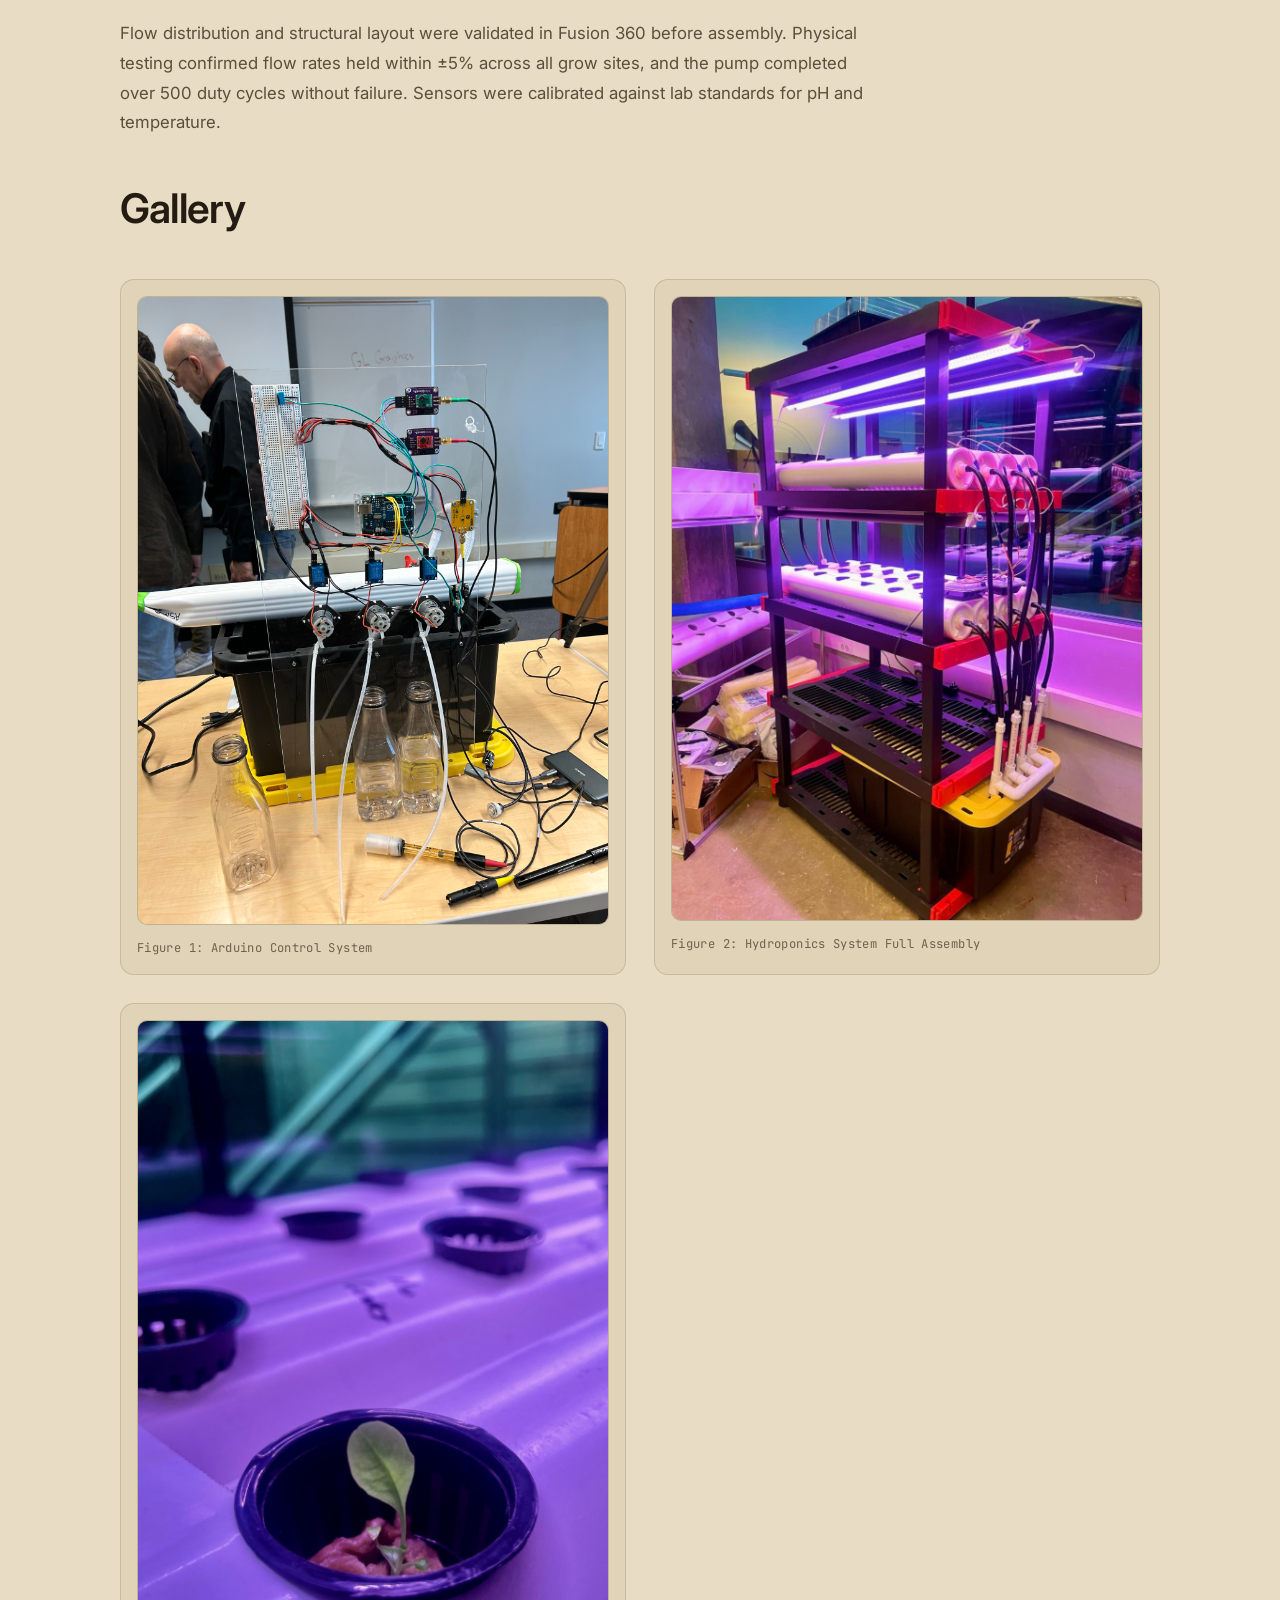
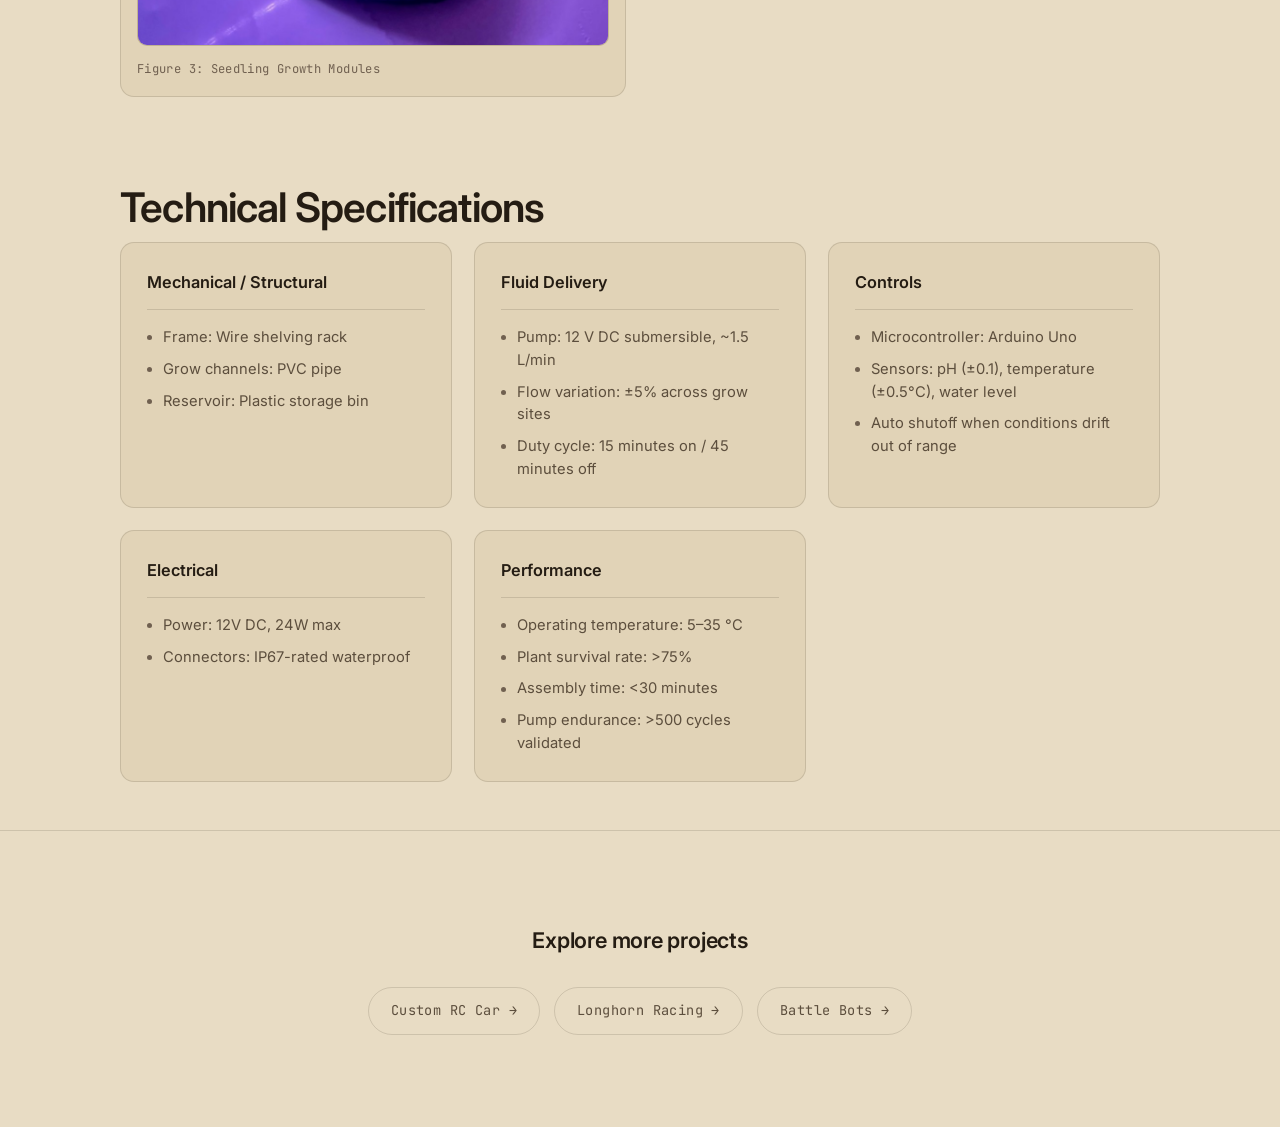
==== commit d8475ca1: "Update ahs.html" ====
--- a/ahs.html
+++ b/ahs.html
@@ -3,7 +3,7 @@
 <head>
     <meta charset="UTF-8">
     <meta name="viewport" content="width=device-width, initial-scale=1.0">
-    <title>Longhorn Racing — Tejas Sachdeva</title>
+    <title>Automated Hydroponics System — Tejas Sachdeva</title>
     <link rel="preconnect" href="https://fonts.googleapis.com">
     <link rel="preconnect" href="https://fonts.gstatic.com" crossorigin>
     <link href="https://fonts.googleapis.com/css2?family=Inter:wght@300;400;500;600;700&family=JetBrains+Mono:wght@400;500&display=swap" rel="stylesheet">
@@ -21,14 +21,14 @@
 
     <header class="project-hero">
         <div class="container">
-            <span class="eyebrow">Thermal · CFD</span>
-            <h1>Longhorn Racing</h1>
-            <p class="subtitle">Battery Cooling Manifold for Solar Racing Vehicle</p>
+            <span class="eyebrow">Automation · Sustainability</span>
+            <h1>Automated Hydroponics System</h1>
+            <p class="subtitle">Low-Cost Automated Hydroponics System for Community Deployment</p>
             <div class="project-tags">
-                <span class="tag">CFD</span>
-                <span class="tag">Design</span>
-                <span class="tag">Cross-Functionality</span>
-                <span class="tag">Manufacturing</span>
+                <span class="tag">Mechanical Design</span>
+                <span class="tag">Sustainability</span>
+                <span class="tag">Control Systems</span>
+                <span class="tag">System Integration</span>
             </div>
         </div>
     </header>
@@ -38,44 +38,44 @@
 
             <div class="content-section reveal">
                 <h2 class="section-title">Project Overview</h2>
-                <p class="section-text">This project focused on designing and optimizing a thermal intake and exhaust manifold for the solar vehicle's battery system. The objective was to maintain safe operating temperatures under endurance race conditions, where battery packs experience fluctuating thermal loads. The system needed to balance airflow distribution, pressure drop, and heat dissipation to improve pack longevity and ensure reliable vehicle performance throughout extended runs.</p>
+                <p class="section-text">Designed and deployed an automated hydroponics system to provide reliable year-round plant growth in underserved communities in West Lafayette, Indiana. The system was prototyped in Fusion 360 and initially 3D printed for testing, then transitioned to off-the-shelf components to make it replicable without access to specialized tools or equipment.</p>
             </div>
 
             <div class="content-section reveal">
                 <h2 class="section-title">Results</h2>
-                <div class="results-grid" style="margin-top: 12px; margin-bottom: 0;">
+                <div class="results-grid" style="margin-top: 26px; margin-bottom: 0;">
                     <div class="result-item reveal">
-                        <div class="result-number">45%</div>
-                        <div class="result-label">Cooling Airflow Improvement</div>
+                        <div class="result-number">75%</div>
+                        <div class="result-label">Crop Survival Rate</div>
                     </div>
                     <div class="result-item reveal">
-                        <div class="result-number">20%</div>
-                        <div class="result-label">Flow Non-Uniformity Reduction</div>
+                        <div class="result-number">120</div>
+                        <div class="result-label">Build Hours</div>
                     </div>
                     <div class="result-item reveal">
-                        <div class="result-number">&lt; 57 °C</div>
-                        <div class="result-label">Max Battery Pack Temperature</div>
+                        <div class="result-number">30 mins</div>
+                        <div class="result-label">Assembly Time</div>
                     </div>
                     <div class="result-item reveal">
-                        <div class="result-number">250 g</div>
-                        <div class="result-label">Intake Weight</div>
+                        <div class="result-number">500+</div>
+                        <div class="result-label">Pump Cycles Validated</div>
                     </div>
                 </div>
             </div>
 
             <div class="content-section reveal">
-                <h2 class="section-title">Design and CAD-CFD Integration</h2>
-                <p class="section-text">The cooling system used a forward-facing intake duct paired with an exhaust plenum to direct airflow across the battery pack. CAD models were iteratively refined in SolidWorks and validated in ANSYS Fluent, with parametric studies on duct geometry, bend radii, and flow splitters to minimize separation zones and balance module-level airflow.</p>
+                <h2 class="section-title">Design</h2>
+                <p class="section-text">The system was modeled in Fusion 360 to validate layout, fluid routing, and component fit before physical assembly. Final construction used a wire shelving rack for the frame, PVC channels for grow sites, standard tubing and fittings for fluid delivery, and a plastic storage bin as the reservoir. An Arduino monitored pH and temperature and controlled pump cycling, with automatic shutoffs when conditions drifted outside safe ranges.</p>
             </div>
 
             <div class="content-section reveal">
-                <h2 class="section-title">Simulation and Validation</h2>
-                <p class="section-text">CFD analysis revealed stagnation regions causing cell-level hot spots. Reshaping duct transitions and optimizing outlet geometry reduced peak temperatures by over 20% and achieved more uniform cooling across the pack, with pressure drop held below 150 Pa — within the team's fan capacity constraints.</p>
+                <h2 class="section-title">Constraints</h2>
+                <p class="section-text">Deployed outdoors in Indiana, weather resistance and cost drove every decision. All components were chosen from widely available off-the-shelf parts so the system could be replicated by community members without access to 3D printers or fabrication tools. Electronics were enclosed in waterproof housings with IP67-rated connectors for outdoor reliability.</p>
             </div>
 
             <div class="content-section reveal">
-                <h2 class="section-title">Manufacturing and Implementation</h2>
-                <p class="section-text">Intake and exhaust manifolds were 3D printed in PETG for its thermal resistance and ease of fabrication. Smooth internal channels minimized turbulence, and integrated mounting bosses ensured repeatable, serviceable assembly with the battery housing.</p>
+                <h2 class="section-title">Validation</h2>
+                <p class="section-text">Flow distribution and structural layout were validated in Fusion 360 before assembly. Physical testing confirmed flow rates held within ±5% across all grow sites, and the pump completed over 500 duty cycles without failure. Sensors were calibrated against lab standards for pH and temperature.</p>
             </div>
 
             <div class="content-section reveal">
@@ -83,32 +83,16 @@
             </div>
             <div class="image-gallery">
                 <figure class="gallery-item reveal">
-                    <div class="gallery-image"><img src="lhr intake front.png" alt="Figure 1: Cooling Intake Front View" loading="lazy"></div>
-                    <figcaption class="gallery-title">Figure 1: Cooling Intake Front View</figcaption>
+                    <div class="gallery-image"><img src="AHS 2.jpeg" alt="Figure 2: Arduino Control System" loading="lazy"></div>
+                    <figcaption class="gallery-title">Figure 1: Arduino Control System</figcaption>
                 </figure>
                 <figure class="gallery-item reveal">
-                    <div class="gallery-image"><img src="lhr intake back.png" alt="Figure 2: Cooling Intake Back View" loading="lazy"></div>
-                    <figcaption class="gallery-title">Figure 2: Cooling Intake Back View</figcaption>
-                </figure>
-                <figure class="gallery-item reveal wide-image">
-                    <div class="gallery-image"><img src="lhr outtake.png" alt="Figure 3: Cooling Outtake Front View" loading="lazy"></div>
-                    <figcaption class="gallery-title">Figure 3: Cooling Outtake Front View</figcaption>
+                    <div class="gallery-image"><img src="AHS 3.png" alt="Figure 3: Hydroponics System Full Assembly" loading="lazy"></div>
+                    <figcaption class="gallery-title">Figure 2: Hydroponics System Full Assembly</figcaption>
                 </figure>
                 <figure class="gallery-item reveal">
-                    <div class="gallery-image"><img src="lhr outtake back.png" alt="Figure 4: Cooling Outtake Back View" loading="lazy"></div>
-                    <figcaption class="gallery-title">Figure 4: Cooling Outtake Back View</figcaption>
-                </figure>
-                <figure class="gallery-item reveal">
-                    <div class="gallery-image"><img src="lhr battery.png" alt="Figure 5: Solar Car Battery Assembly" loading="lazy"></div>
-                    <figcaption class="gallery-title">Figure 5: Solar Car Battery Assembly</figcaption>
-                </figure>
-                <figure class="gallery-item reveal">
-                    <div class="gallery-image"><img src="batt integ.png" alt="Figure 6: Cooling System and Battery Integration" loading="lazy"></div>
-                    <figcaption class="gallery-title">Figure 6: Cooling System and Battery Integration</figcaption>
-                </figure>
-                <figure class="gallery-item reveal wide-image">
-                    <div class="gallery-image"><img src="lhr routing.png" alt="Figure 7: Cooling Pipes Routing" loading="lazy"></div>
-                    <figcaption class="gallery-title">Figure 7: Cooling Pipes Routing</figcaption>
+                    <div class="gallery-image"><img src="AHS 4.png" alt="Figure 4: Seedling Growth Modules" loading="lazy"></div>
+                    <figcaption class="gallery-title">Figure 3: Seedling Growth Modules</figcaption>
                 </figure>
             </div>
 
@@ -116,47 +100,52 @@
                 <h2 class="section-title reveal">Technical Specifications</h2>
                 <div class="specs-grid">
                     <div class="spec-card reveal">
-                        <div class="spec-title">Dimensions and Layout</div>
+                        <div class="spec-title">Mechanical / Structural</div>
                         <div class="spec-value">
                             <ul>
-                                <li>Intake length: 13 in; diffuser expansion ratio: 3.2:1</li>
-                                <li>Geometry optimized for battery enclosure integration</li>
+                                <li>Frame: Wire shelving rack</li>
+                                <li>Grow channels: PVC pipe</li>
+                                <li>Reservoir: Plastic storage bin</li>
                             </ul>
                         </div>
                     </div>
                     <div class="spec-card reveal">
-                        <div class="spec-title">Material</div>
+                        <div class="spec-title">Fluid Delivery</div>
                         <div class="spec-value">
                             <ul>
-                                <li>3D-printed PETG throughout (prototype and final)</li>
-                                <li>Heat-resistant to ~80 °C, lightweight (≈ 350 g)</li>
+                                <li>Pump: 12 V DC submersible, ~1.5 L/min</li>
+                                <li>Flow variation: ±5% across grow sites</li>
+                                <li>Duty cycle: 15 minutes on / 45 minutes off</li>
                             </ul>
                         </div>
                     </div>
                     <div class="spec-card reveal">
-                        <div class="spec-title">Flow Path & Geometry</div>
+                        <div class="spec-title">Controls</div>
                         <div class="spec-value">
                             <ul>
-                                <li>Curved diffuser with 15° half-angle for pressure recovery</li>
-                                <li>Internal guide vanes to reduce velocity gradients</li>
+                                <li>Microcontroller: Arduino Uno</li>
+                                <li>Sensors: pH (±0.1), temperature (±0.5°C), water level</li>
+                                <li>Auto shutoff when conditions drift out of range</li>
                             </ul>
                         </div>
                     </div>
                     <div class="spec-card reveal">
-                        <div class="spec-title">Cooling Performance</div>
+                        <div class="spec-title">Electrical</div>
                         <div class="spec-value">
                             <ul>
-                                <li>CFD-validated mass flow ≈ 0.065 kg/s at 20 m/s vehicle speed</li>
-                                <li>Predicted cell temperature drop: ~4 °C under peak load</li>
+                                <li>Power: 12V DC, 24W max</li>
+                                <li>Connectors: IP67-rated waterproof</li>
                             </ul>
                         </div>
                     </div>
                     <div class="spec-card reveal">
-                        <div class="spec-title">Mounting and Integration</div>
+                        <div class="spec-title">Performance</div>
                         <div class="spec-value">
                             <ul>
-                                <li>Quick-release fastener system for serviceability</li>
-                                <li>Interfaces directly with liquid-cooled battery manifold</li>
+                                <li>Operating temperature: 5–35 °C</li>
+                                <li>Plant survival rate: >75%</li>
+                                <li>Assembly time: <30 minutes </li>
+                                <li>Pump endurance: >500 cycles validated</li>
                             </ul>
                         </div>
                     </div>
@@ -171,7 +160,7 @@
             <h3>Explore more projects</h3>
             <div class="nav-projects">
                 <a href="rc_car.html" class="nav-project">Custom RC Car →</a>
-                <a href="ahs.html" class="nav-project">Automated Hydroponics System →</a>
+                <a href="lhr.html" class="nav-project">Longhorn Racing →</a>
                 <a href="battlebots.html" class="nav-project">Battle Bots →</a>
             </div>
         </div>
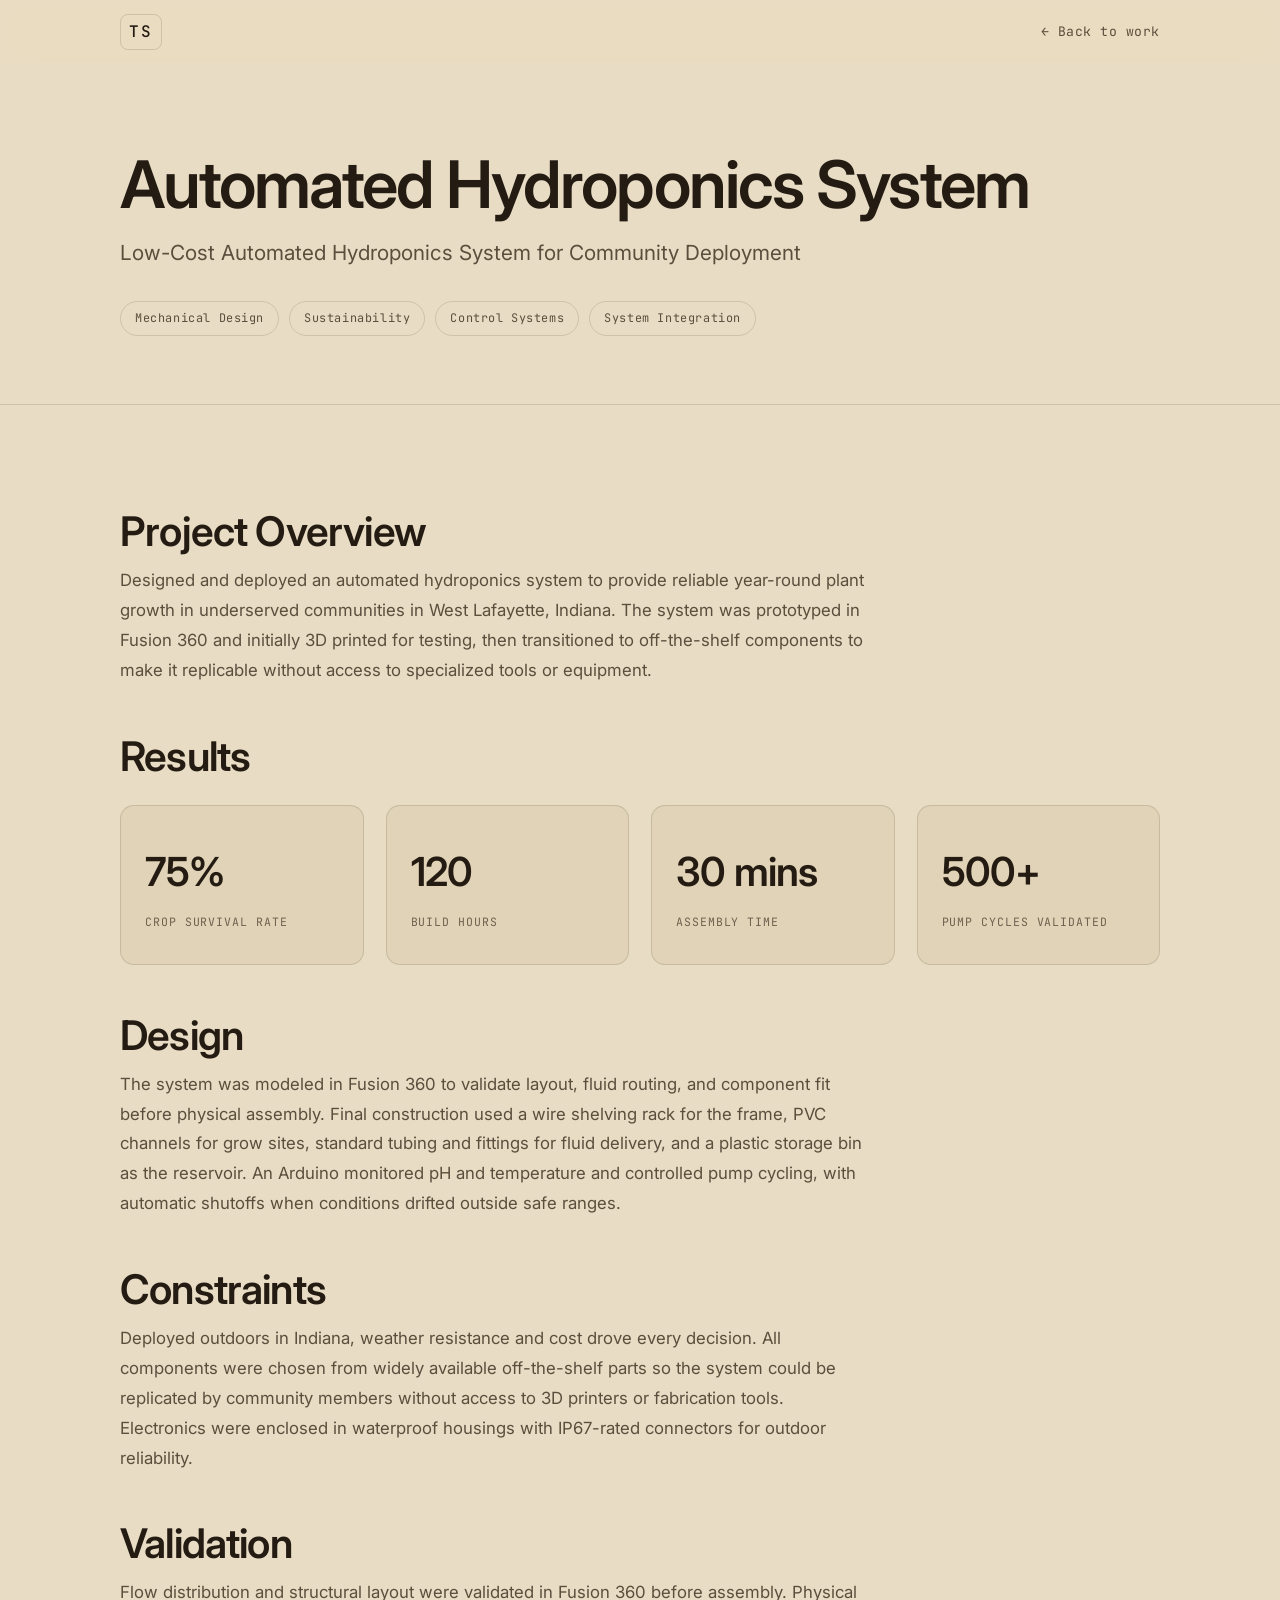
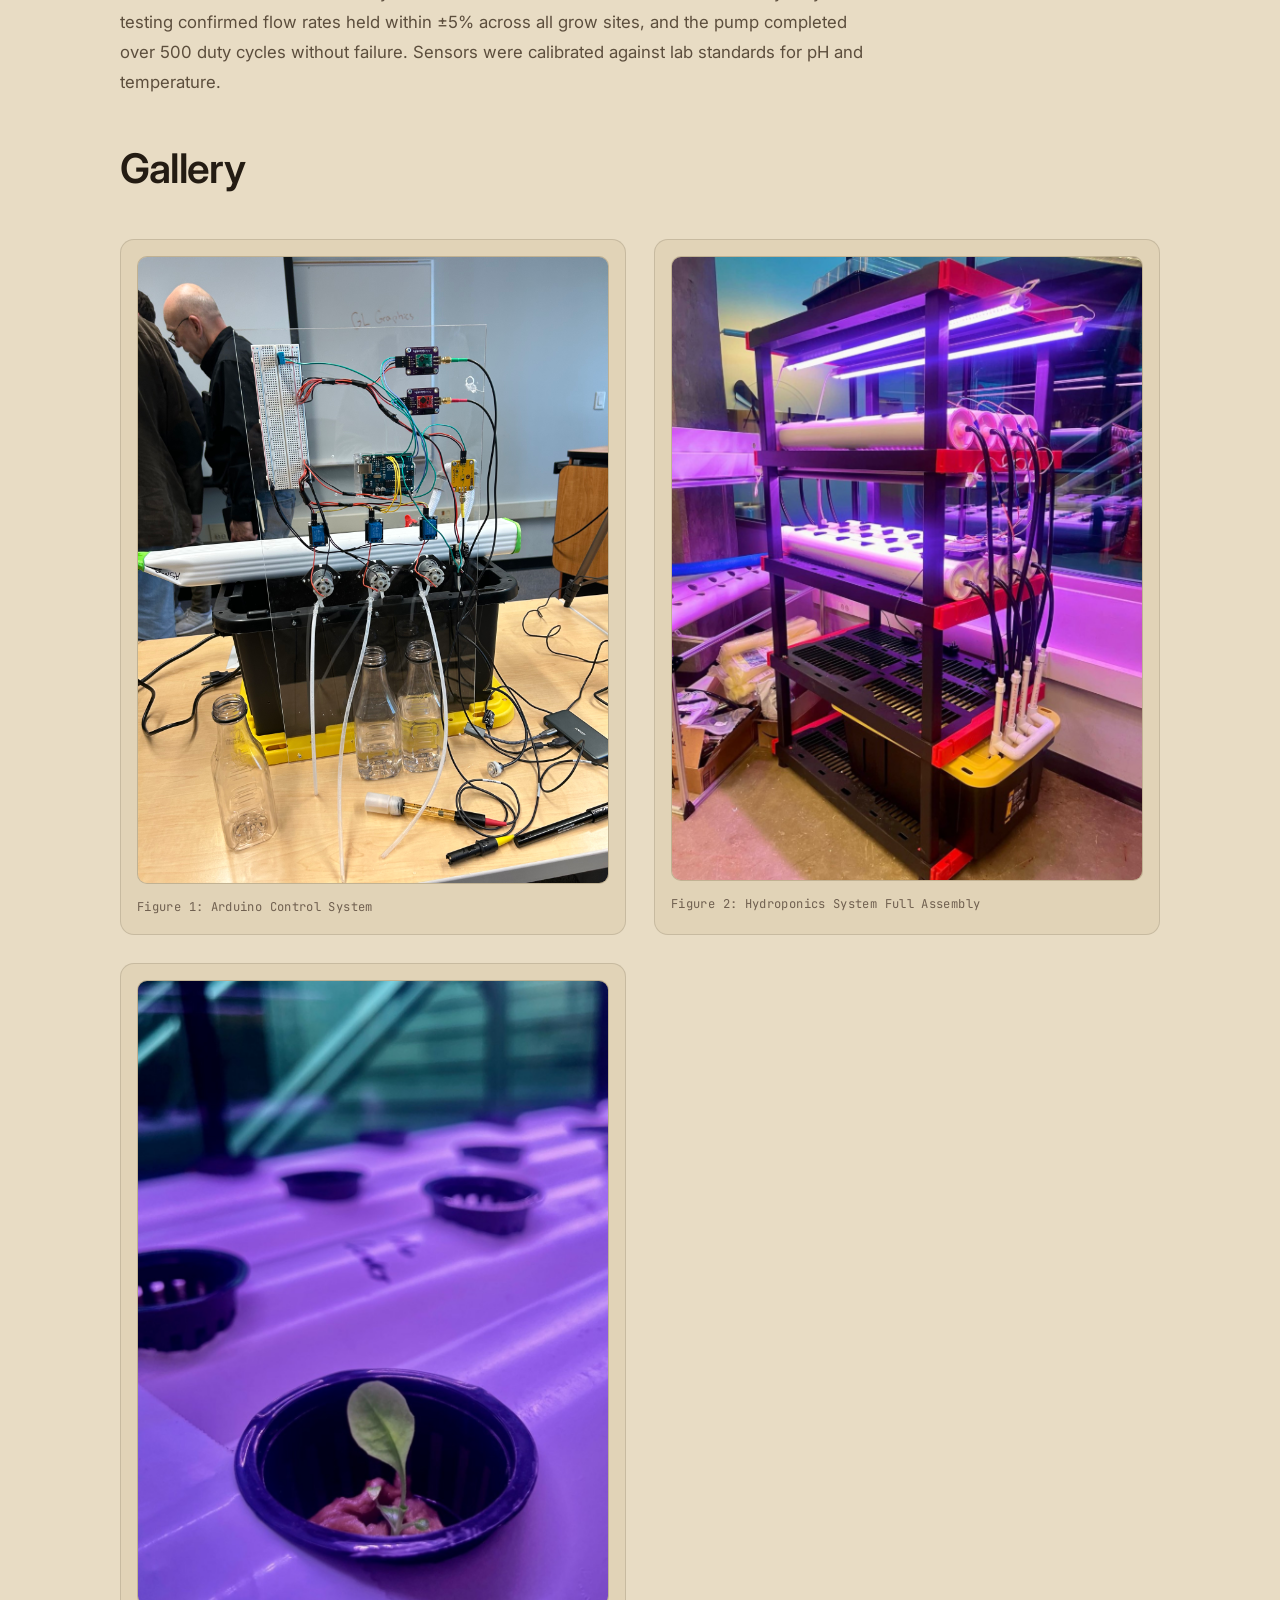
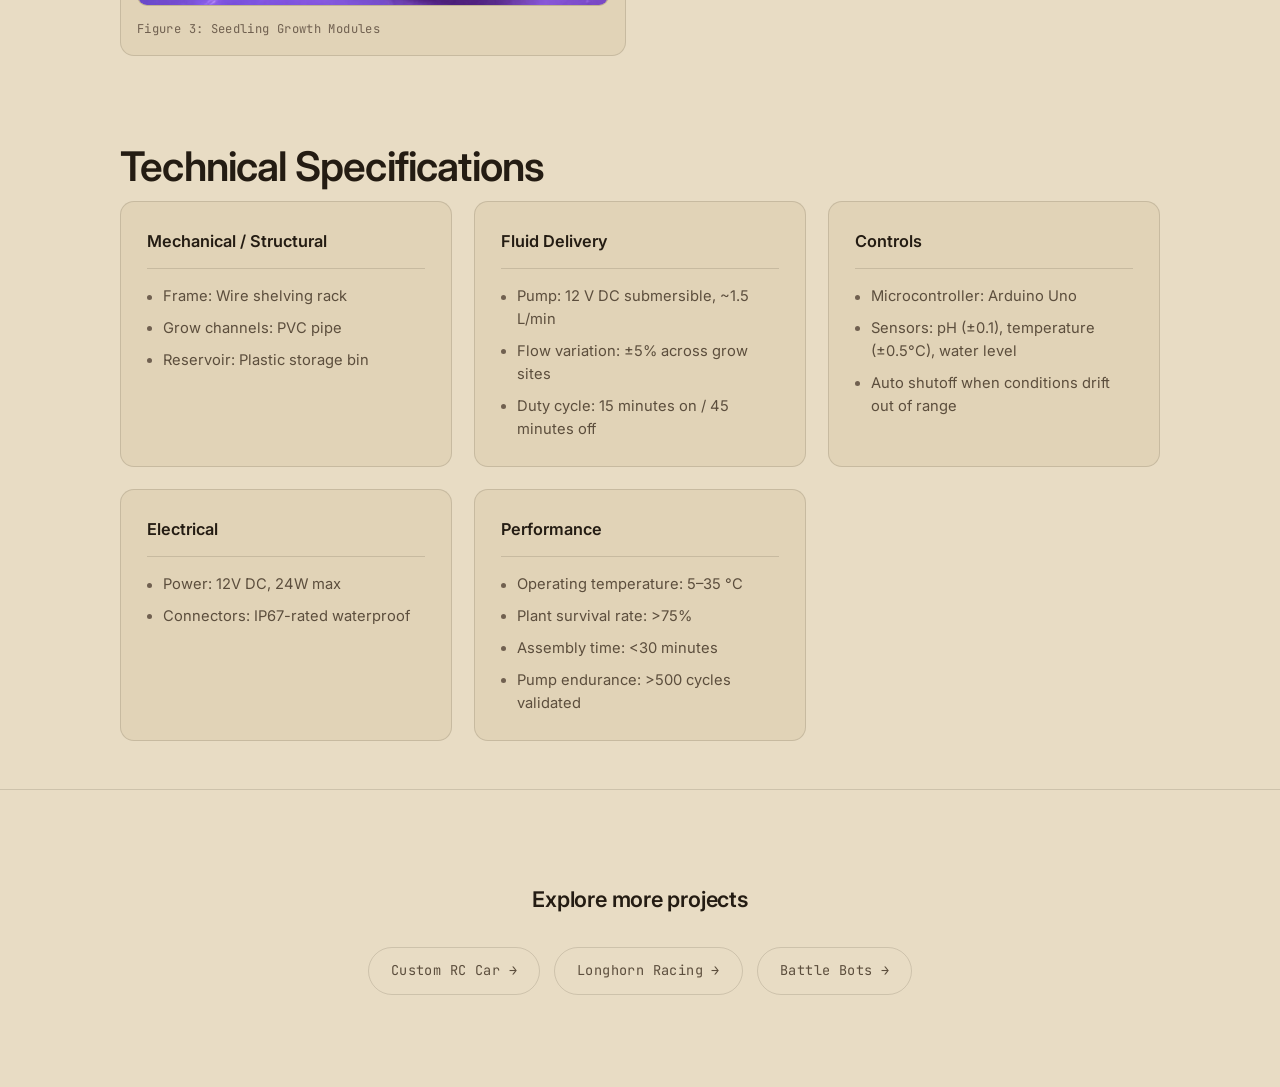
==== commit 36f8d159: "Update ahs.html" ====
--- a/ahs.html
+++ b/ahs.html
@@ -21,7 +21,6 @@
 
     <header class="project-hero">
         <div class="container">
-            <span class="eyebrow">Automation · Sustainability</span>
             <h1>Automated Hydroponics System</h1>
             <p class="subtitle">Low-Cost Automated Hydroponics System for Community Deployment</p>
             <div class="project-tags">
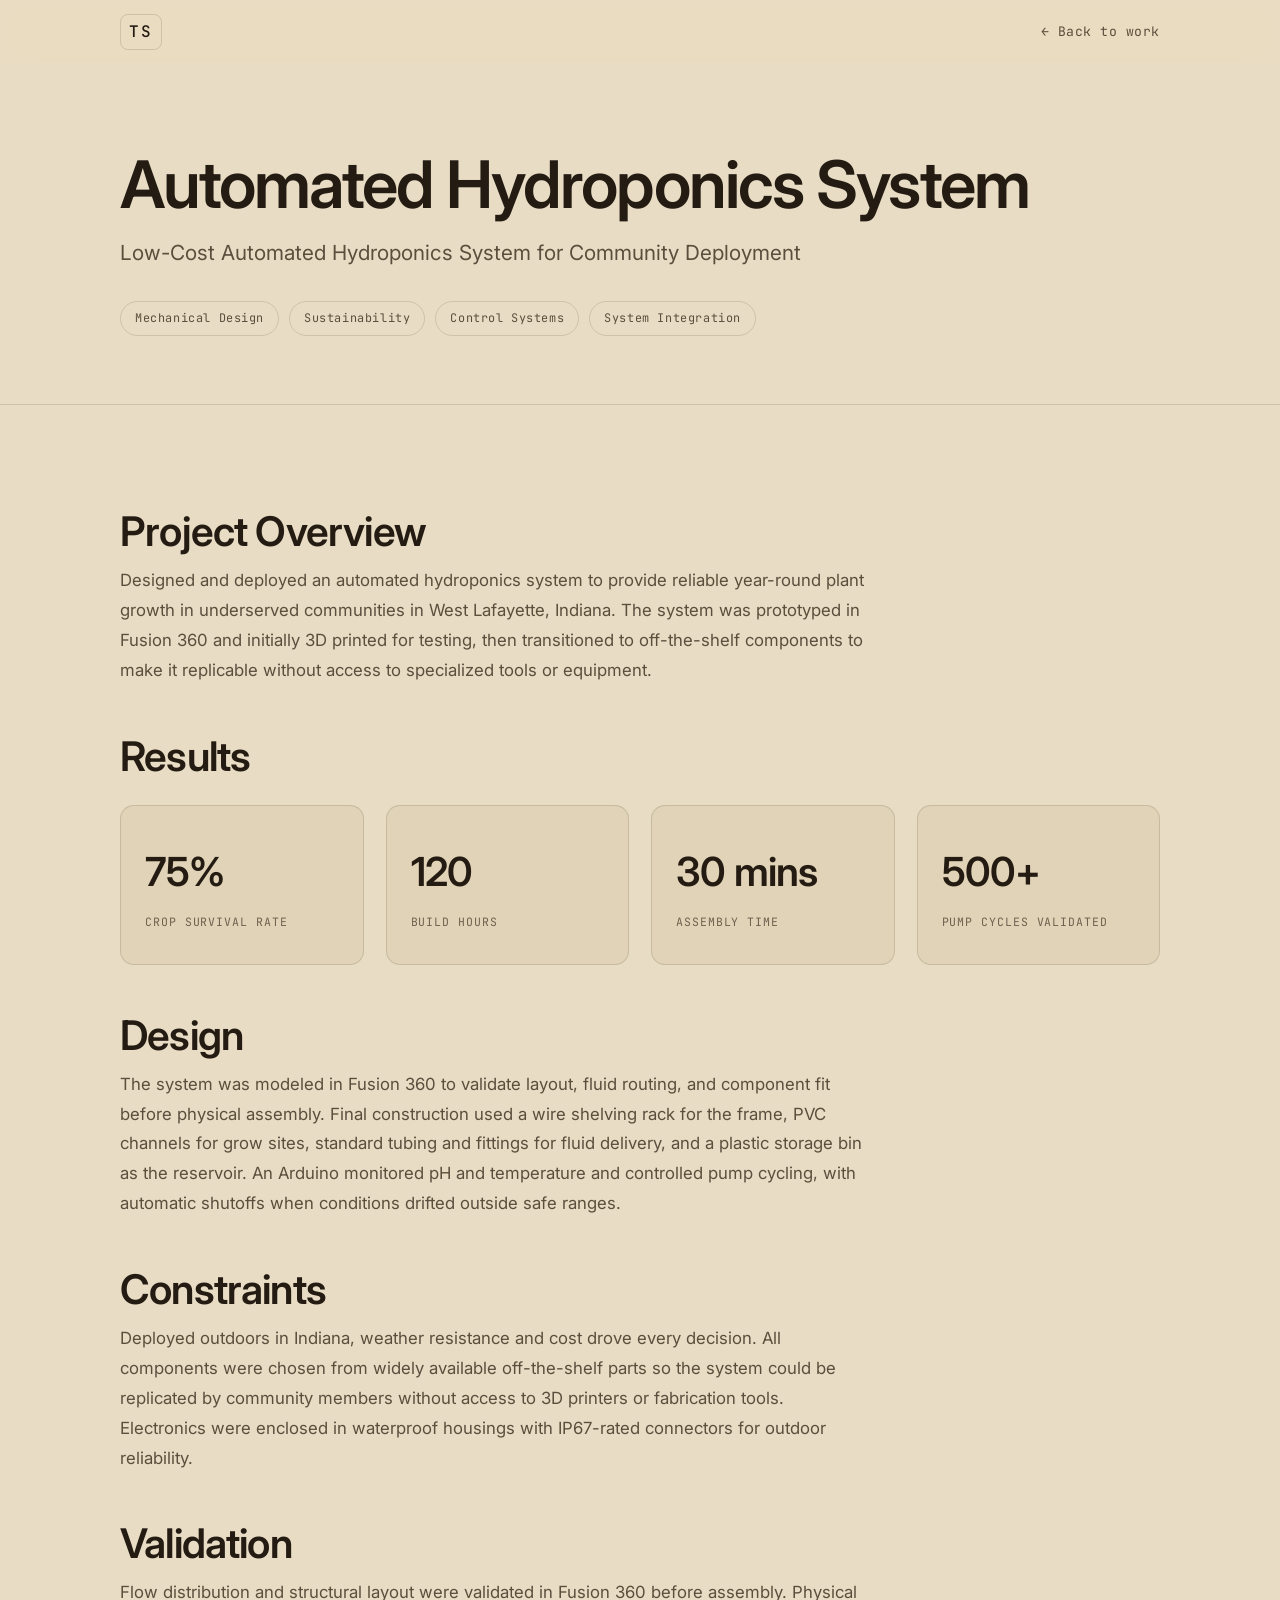
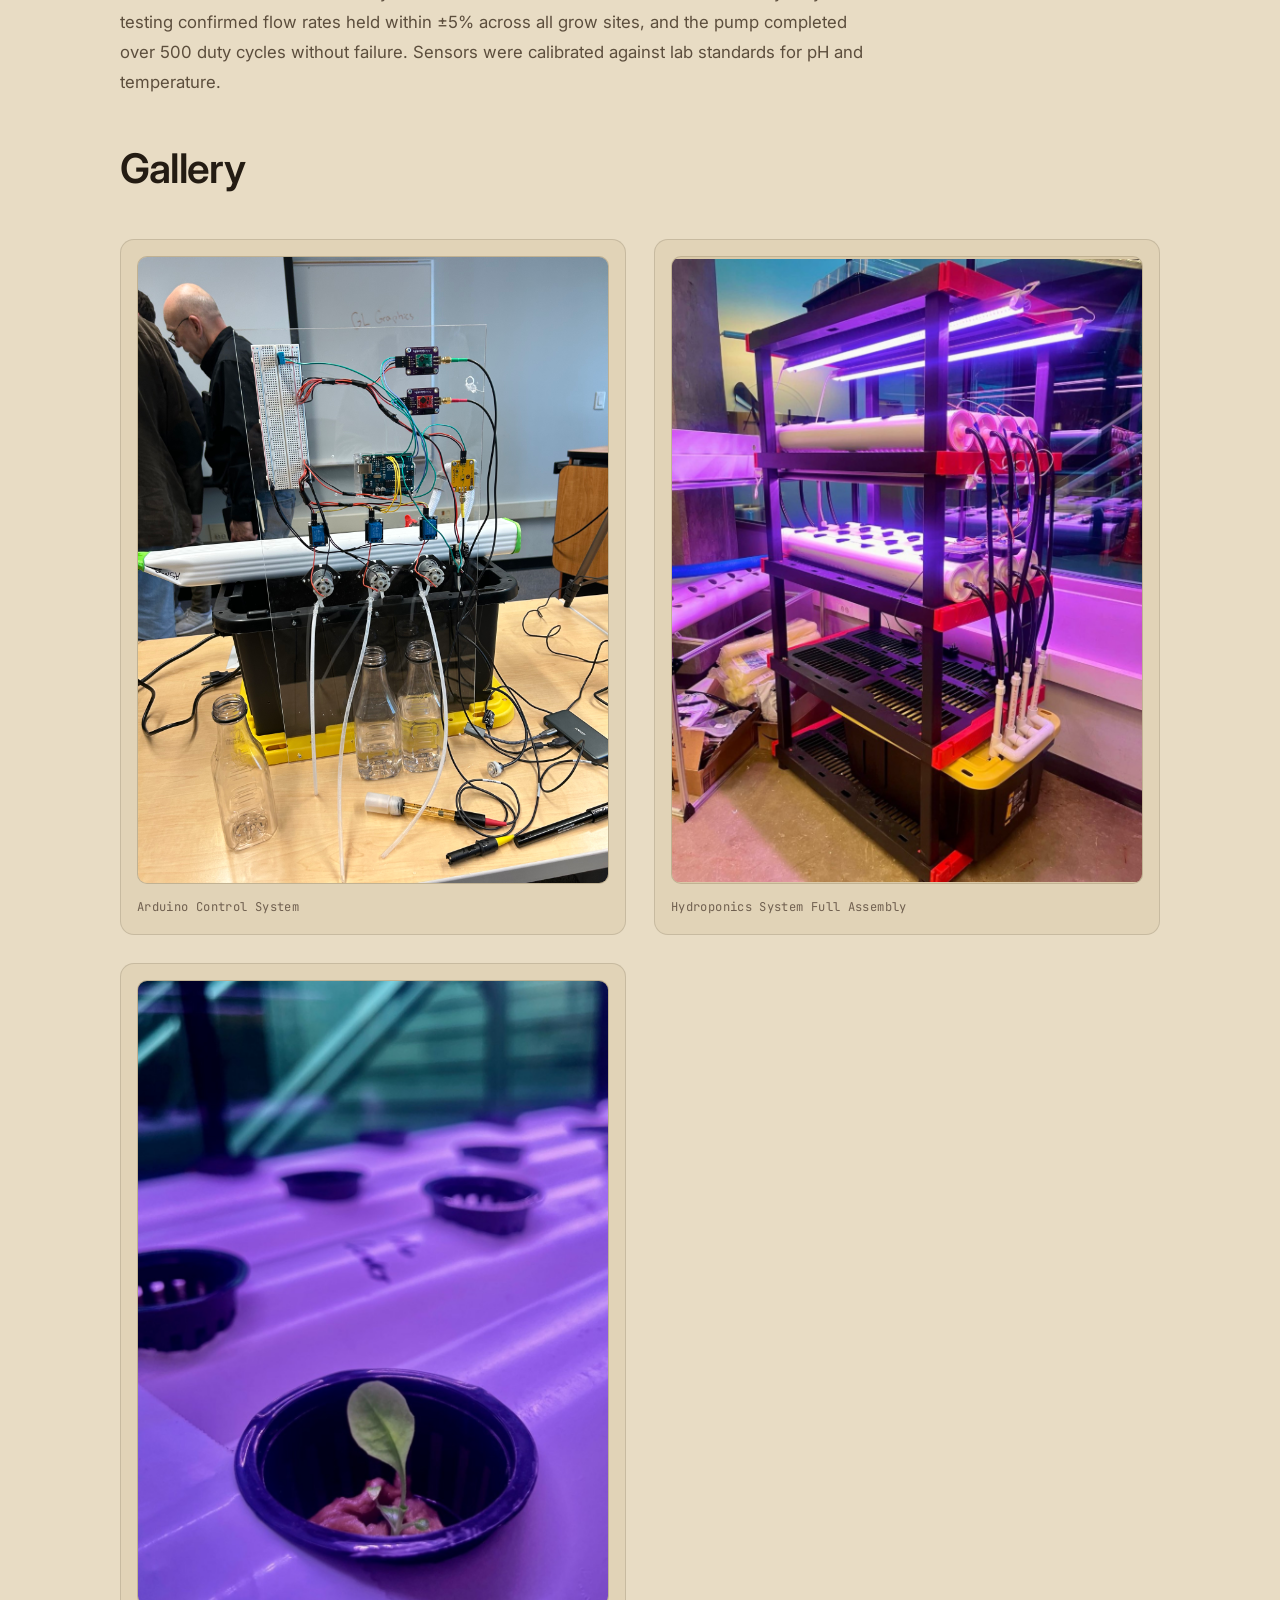
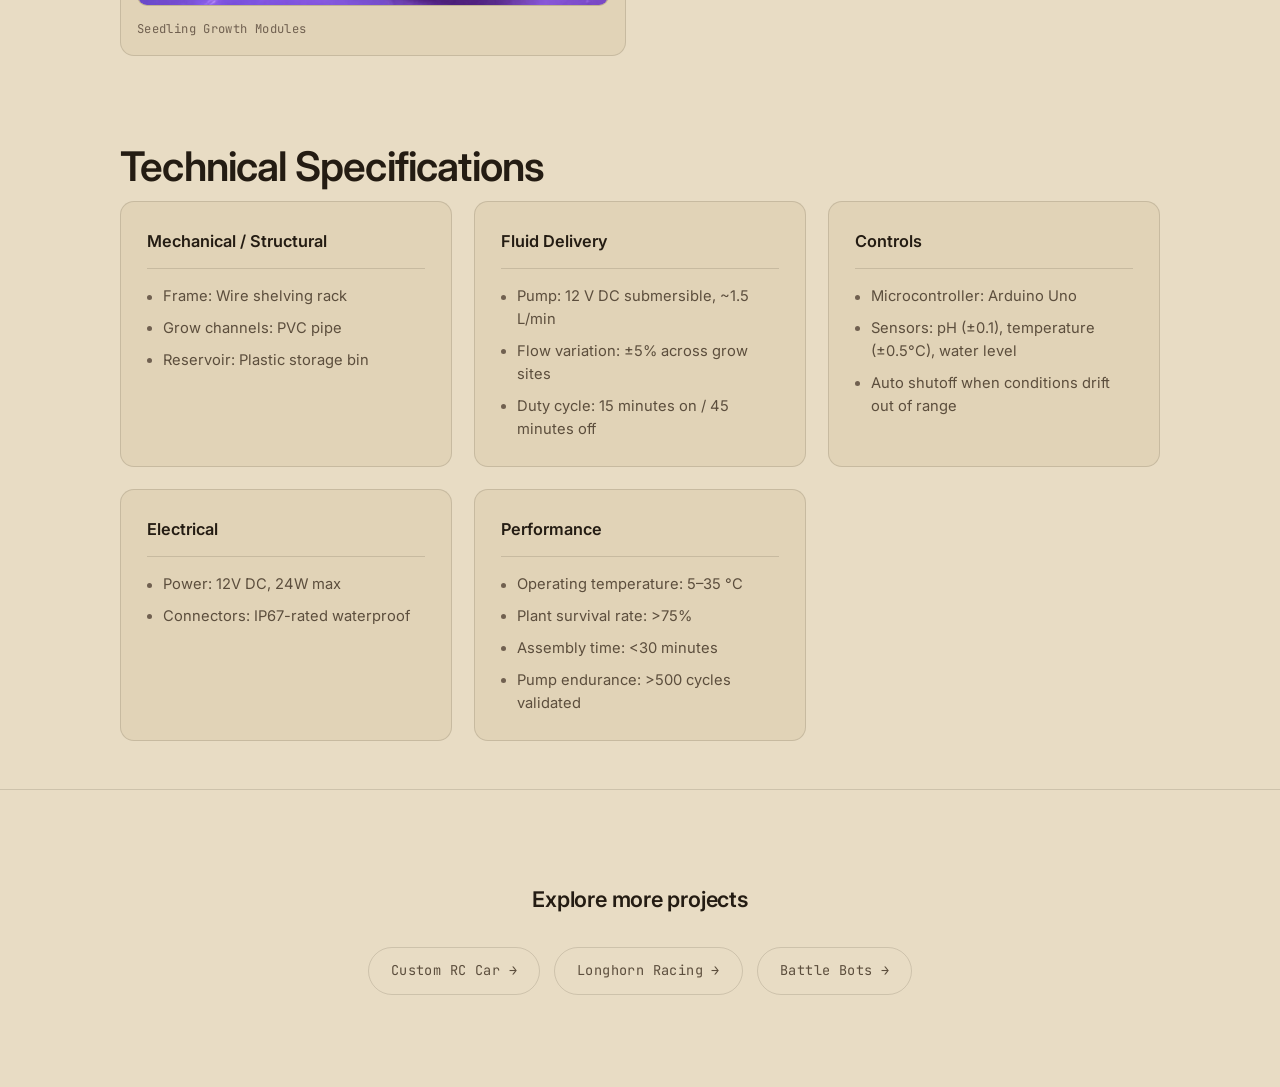
==== commit a664f7b8: "Update ahs.html" ====
--- a/ahs.html
+++ b/ahs.html
@@ -83,15 +83,15 @@
             <div class="image-gallery">
                 <figure class="gallery-item reveal">
                     <div class="gallery-image"><img src="AHS 2.jpeg" alt="Figure 2: Arduino Control System" loading="lazy"></div>
-                    <figcaption class="gallery-title">Figure 1: Arduino Control System</figcaption>
+                    <figcaption class="gallery-title">Arduino Control System</figcaption>
                 </figure>
                 <figure class="gallery-item reveal">
                     <div class="gallery-image"><img src="AHS 3.png" alt="Figure 3: Hydroponics System Full Assembly" loading="lazy"></div>
-                    <figcaption class="gallery-title">Figure 2: Hydroponics System Full Assembly</figcaption>
+                    <figcaption class="gallery-title">Hydroponics System Full Assembly</figcaption>
                 </figure>
                 <figure class="gallery-item reveal">
                     <div class="gallery-image"><img src="AHS 4.png" alt="Figure 4: Seedling Growth Modules" loading="lazy"></div>
-                    <figcaption class="gallery-title">Figure 3: Seedling Growth Modules</figcaption>
+                    <figcaption class="gallery-title">Seedling Growth Modules</figcaption>
                 </figure>
             </div>
 
--- a/styles.css
+++ b/styles.css
@@ -264,7 +264,7 @@
   line-height: 1.75;
   color: var(--text-muted);
 }
-.cta-buttons { display: flex; gap: 14px; margin-top: 40px; flex-wrap: wrap; }
+.cta-buttons { display: flex; align-items: center; gap: 14px; margin-top: 40px; flex-wrap: wrap; }
 
 /* Right-side spec block — reads like a technical drawing title block */
 .hero-meta {
@@ -530,8 +530,16 @@
   overflow: hidden;
   background: var(--surface-2);
   border: 1px solid var(--border);
-}
-.gallery-image img { width: 100%; height: auto; }
+  flex: 1;
+  display: flex;
+  align-items: center;
+  justify-content: center;
+}
+.gallery-image img {
+  width: 100%;
+  height: 100%;
+  object-fit: contain;
+}
 .gallery-image.wide-image, .gallery-item.wide-image { grid-column: 1 / -1; }
 .gallery-title {
   margin-top: 14px;
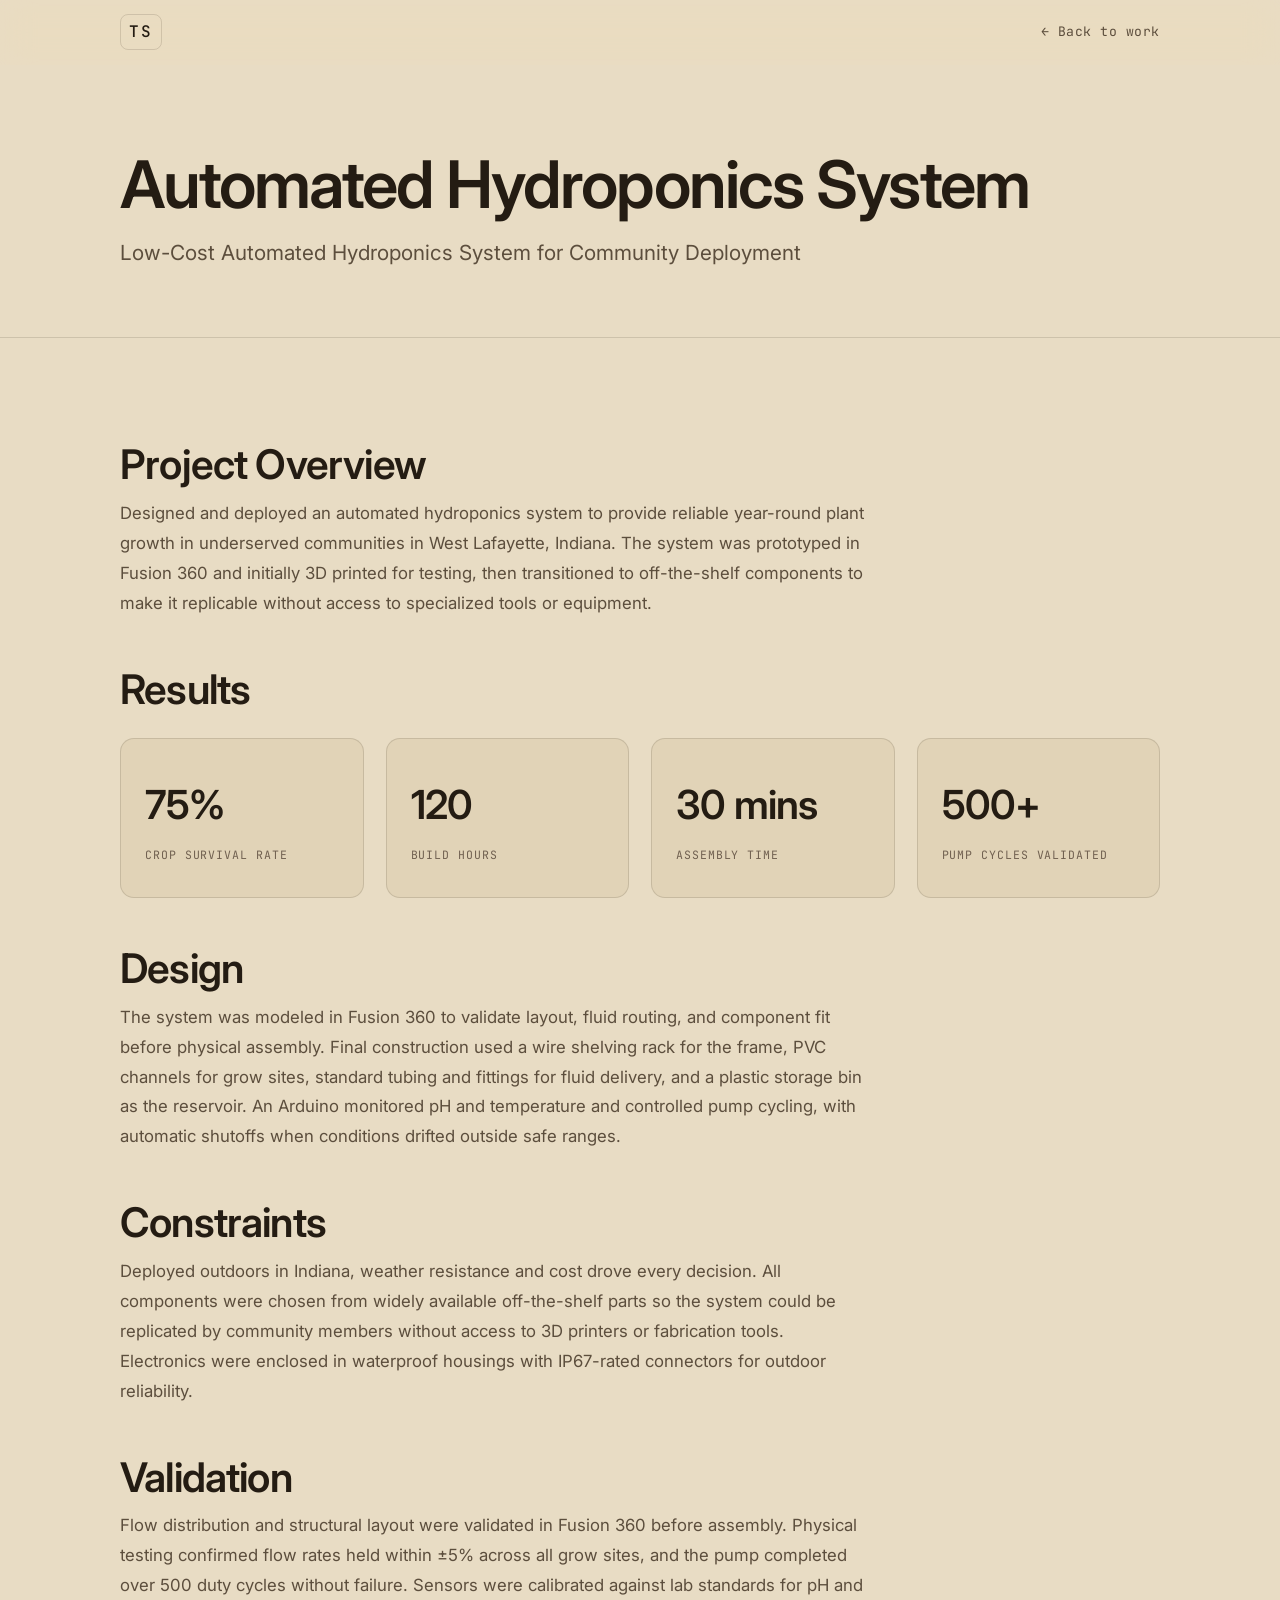
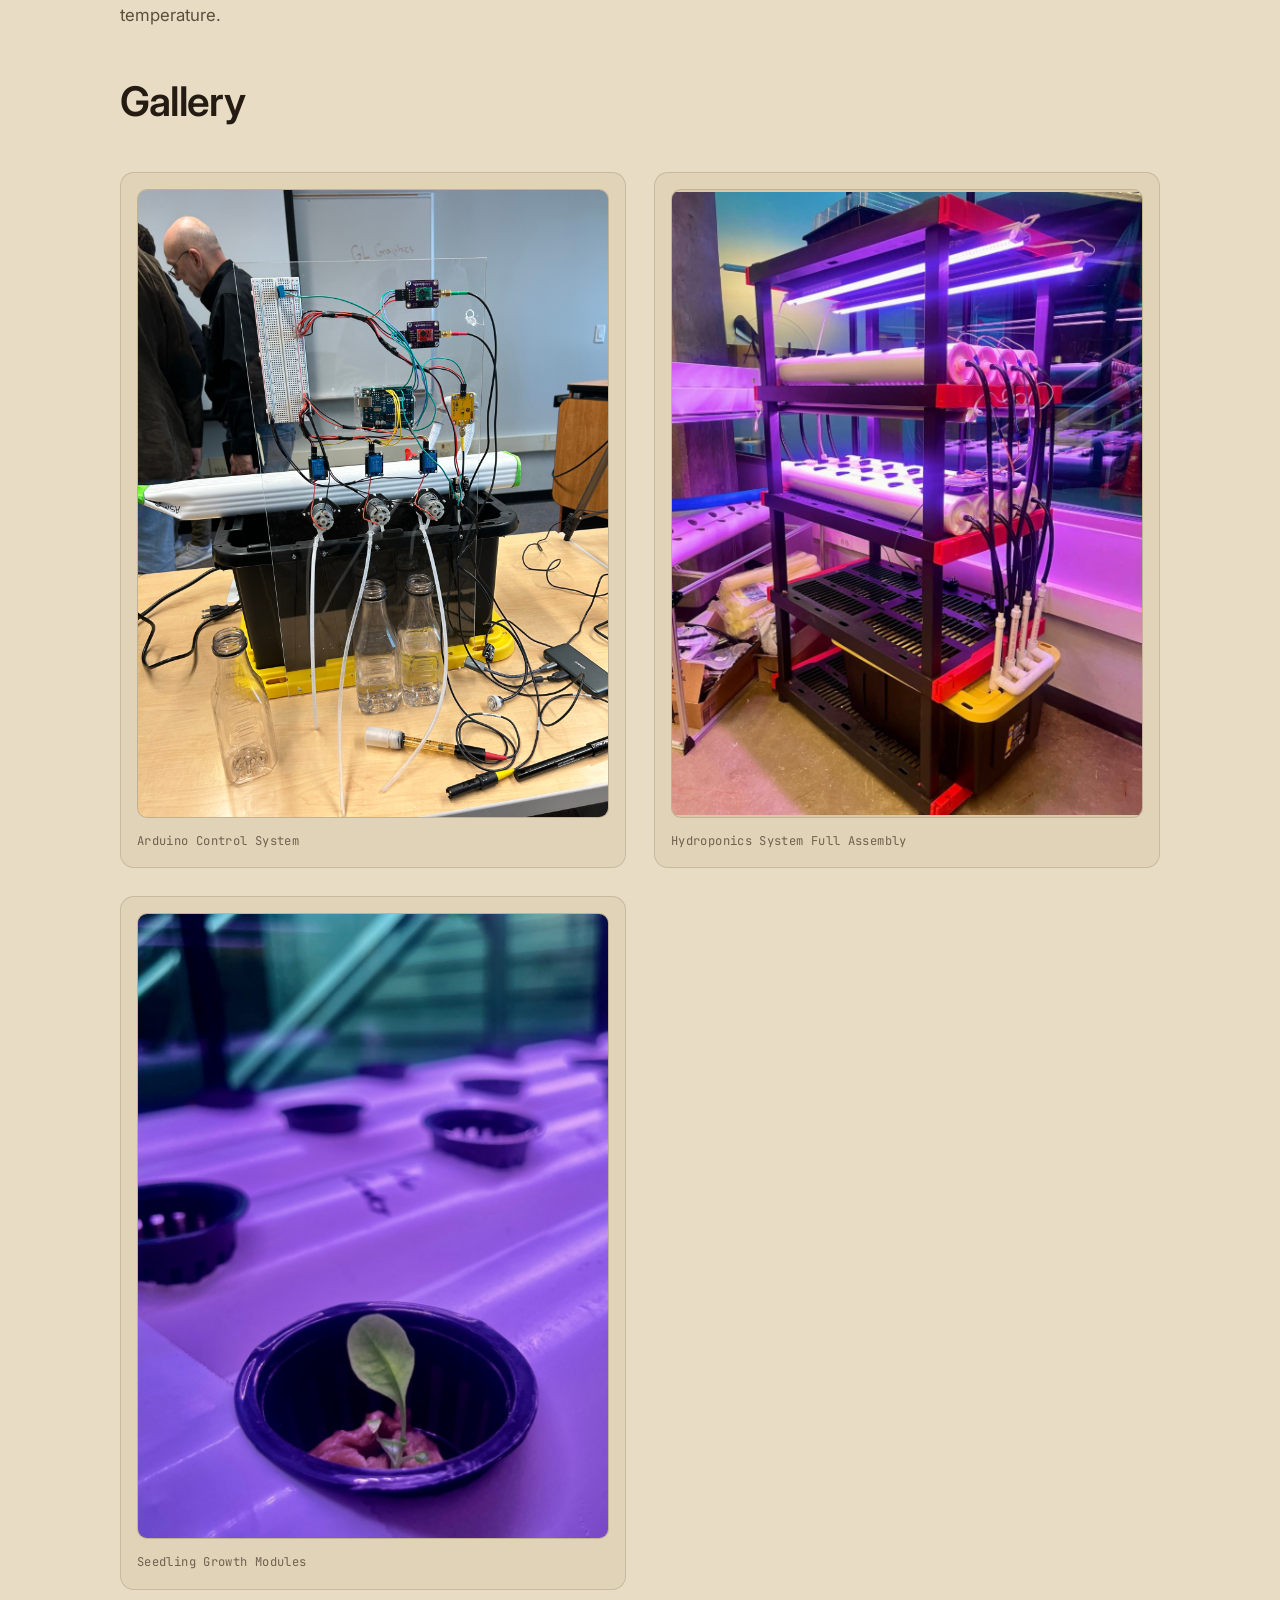
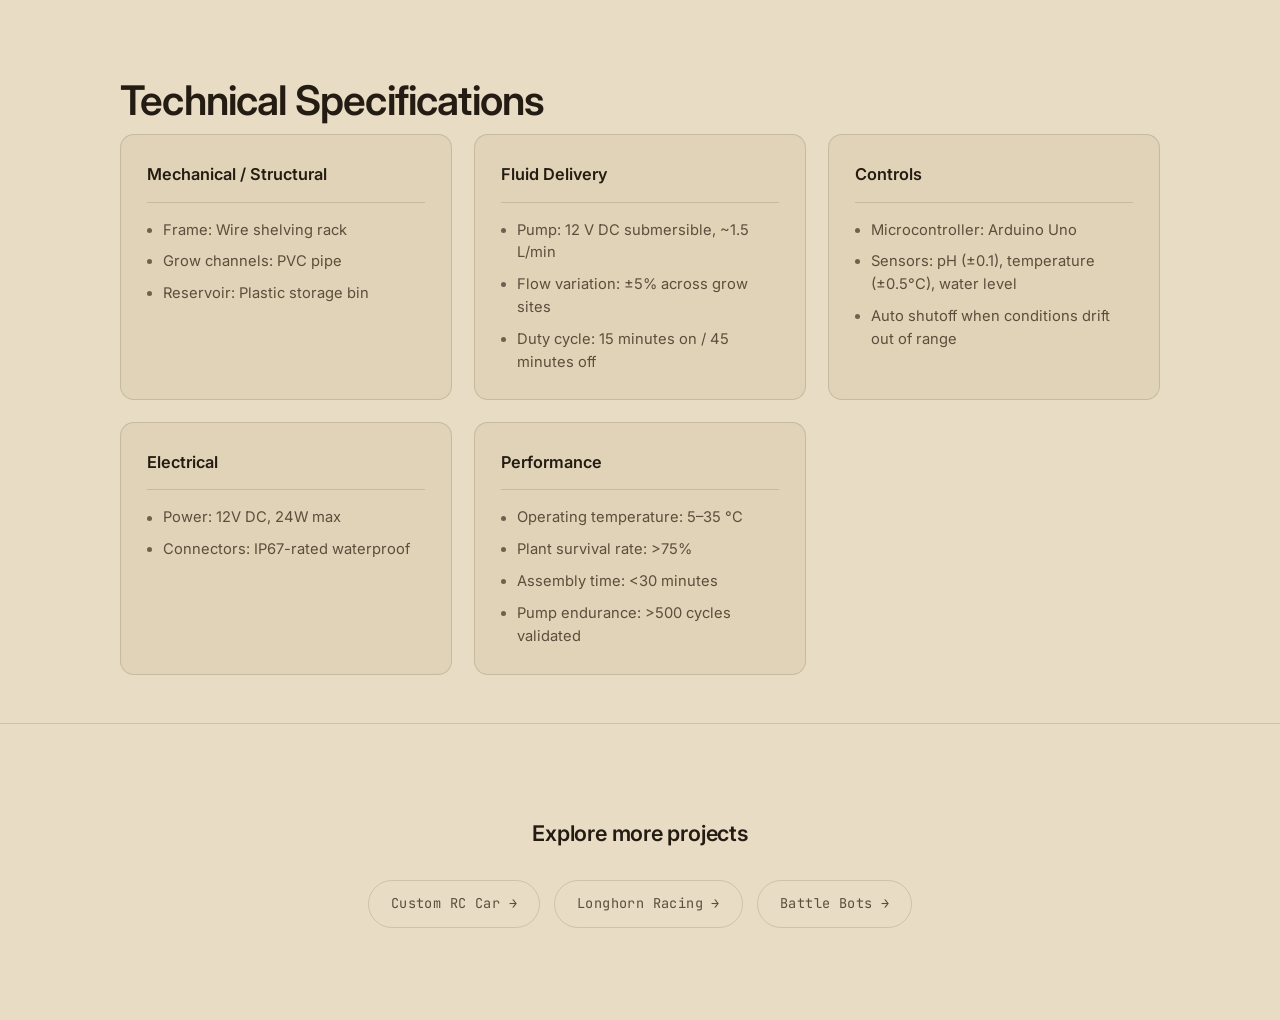
==== commit 4305ddd6: "Update ahs.html" ====
--- a/ahs.html
+++ b/ahs.html
@@ -23,12 +23,6 @@
         <div class="container">
             <h1>Automated Hydroponics System</h1>
             <p class="subtitle">Low-Cost Automated Hydroponics System for Community Deployment</p>
-            <div class="project-tags">
-                <span class="tag">Mechanical Design</span>
-                <span class="tag">Sustainability</span>
-                <span class="tag">Control Systems</span>
-                <span class="tag">System Integration</span>
-            </div>
         </div>
     </header>
 
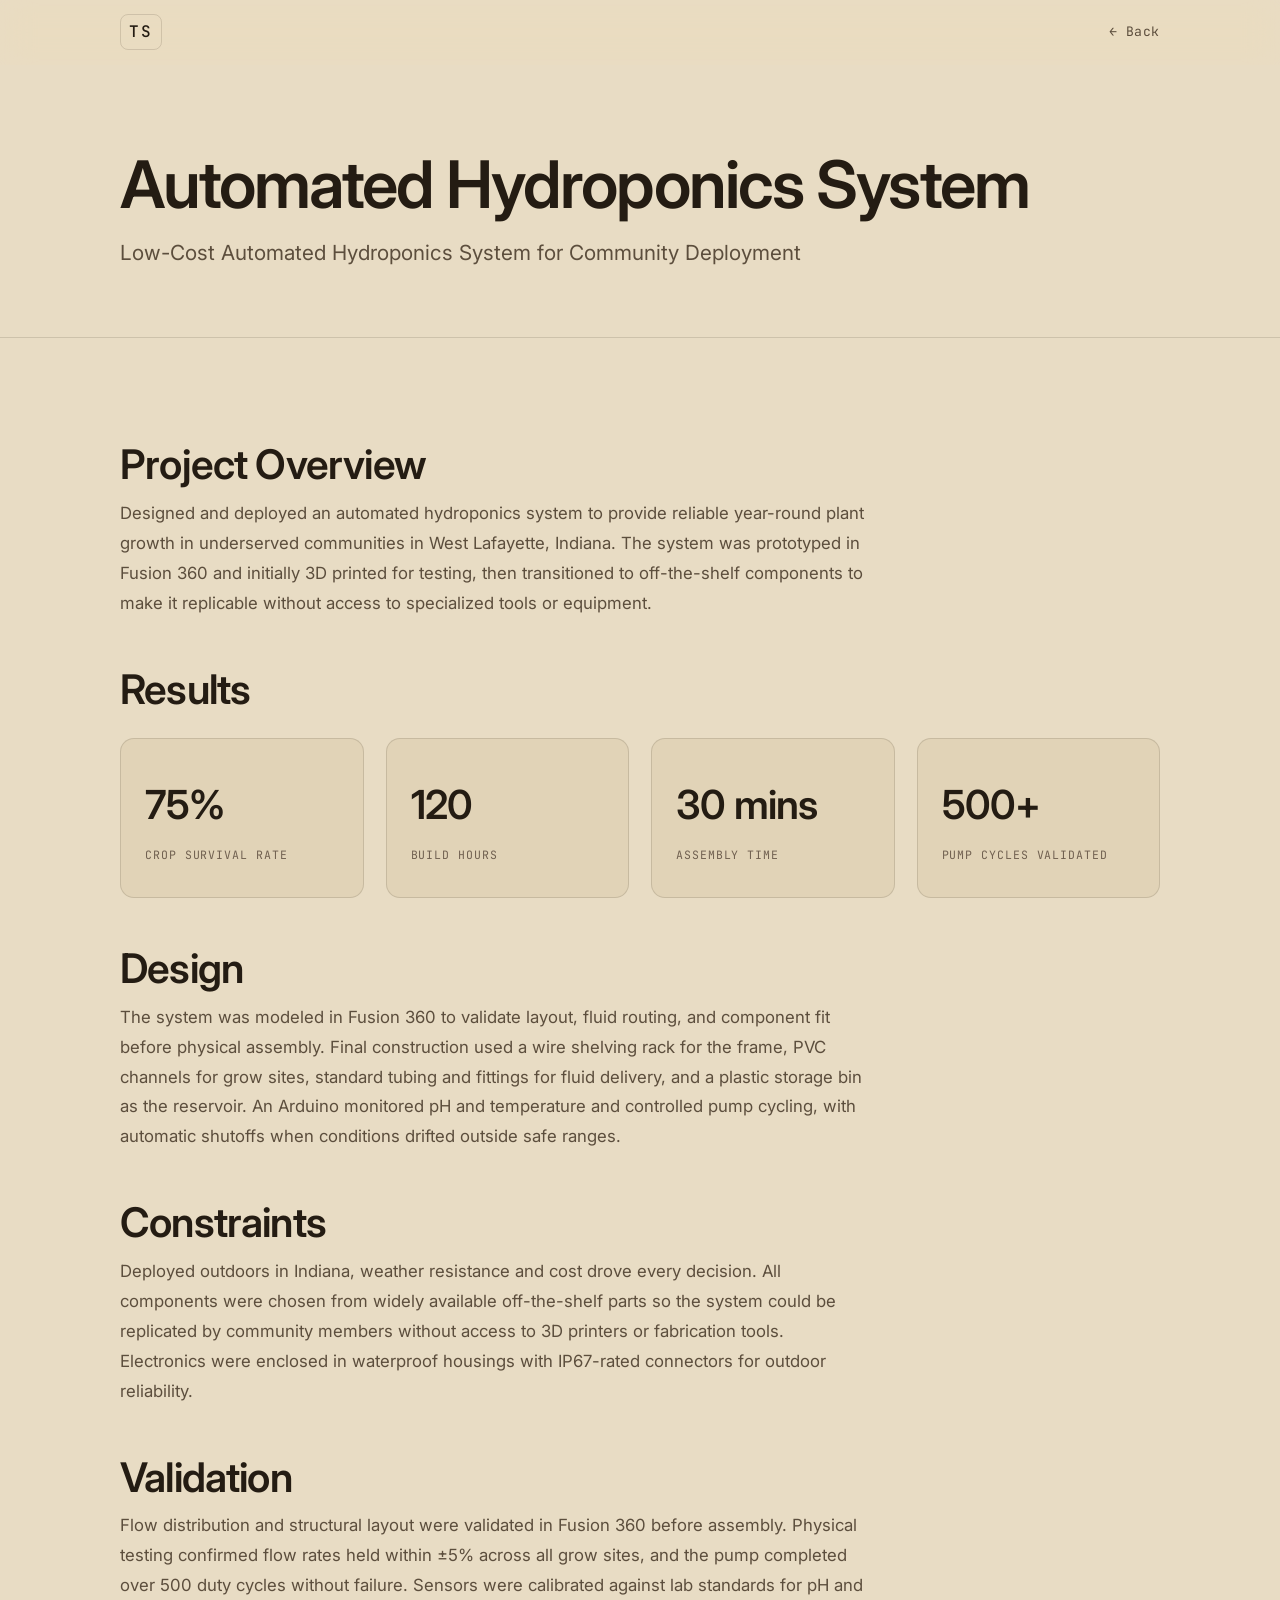
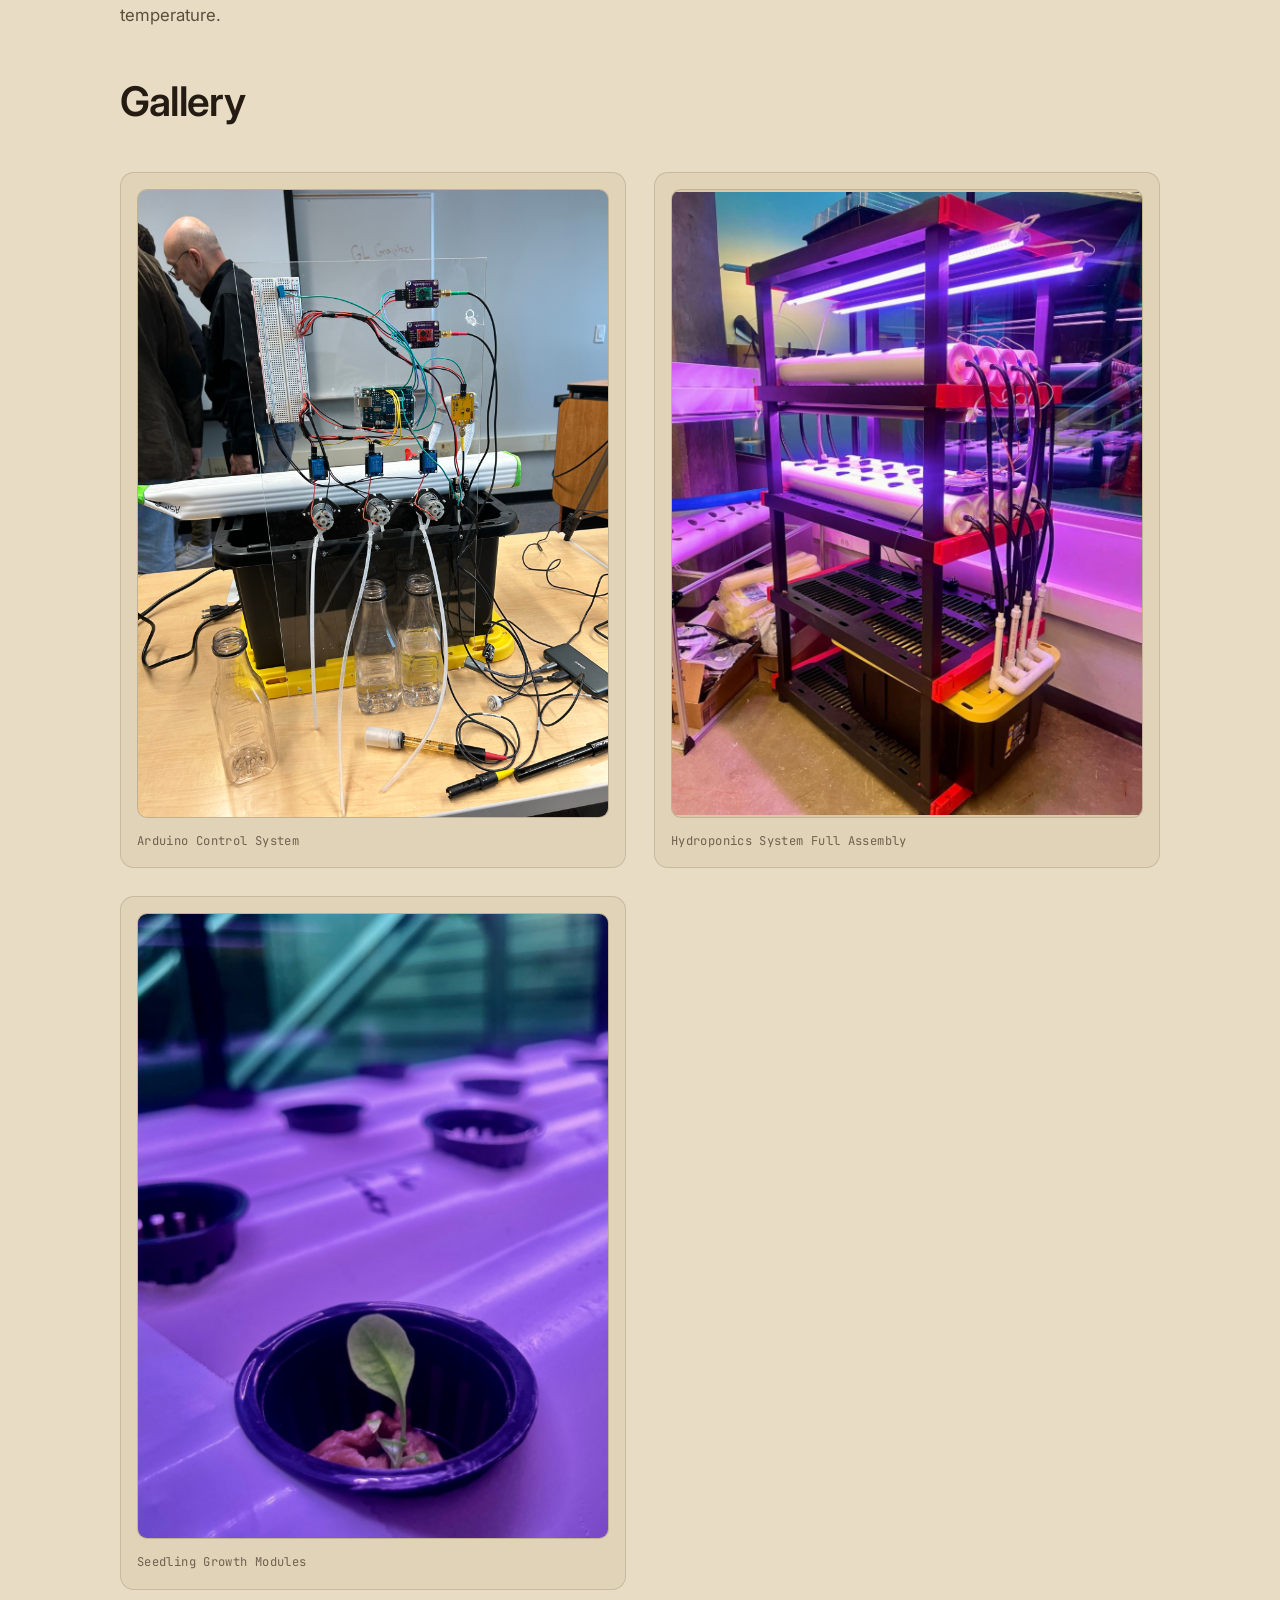
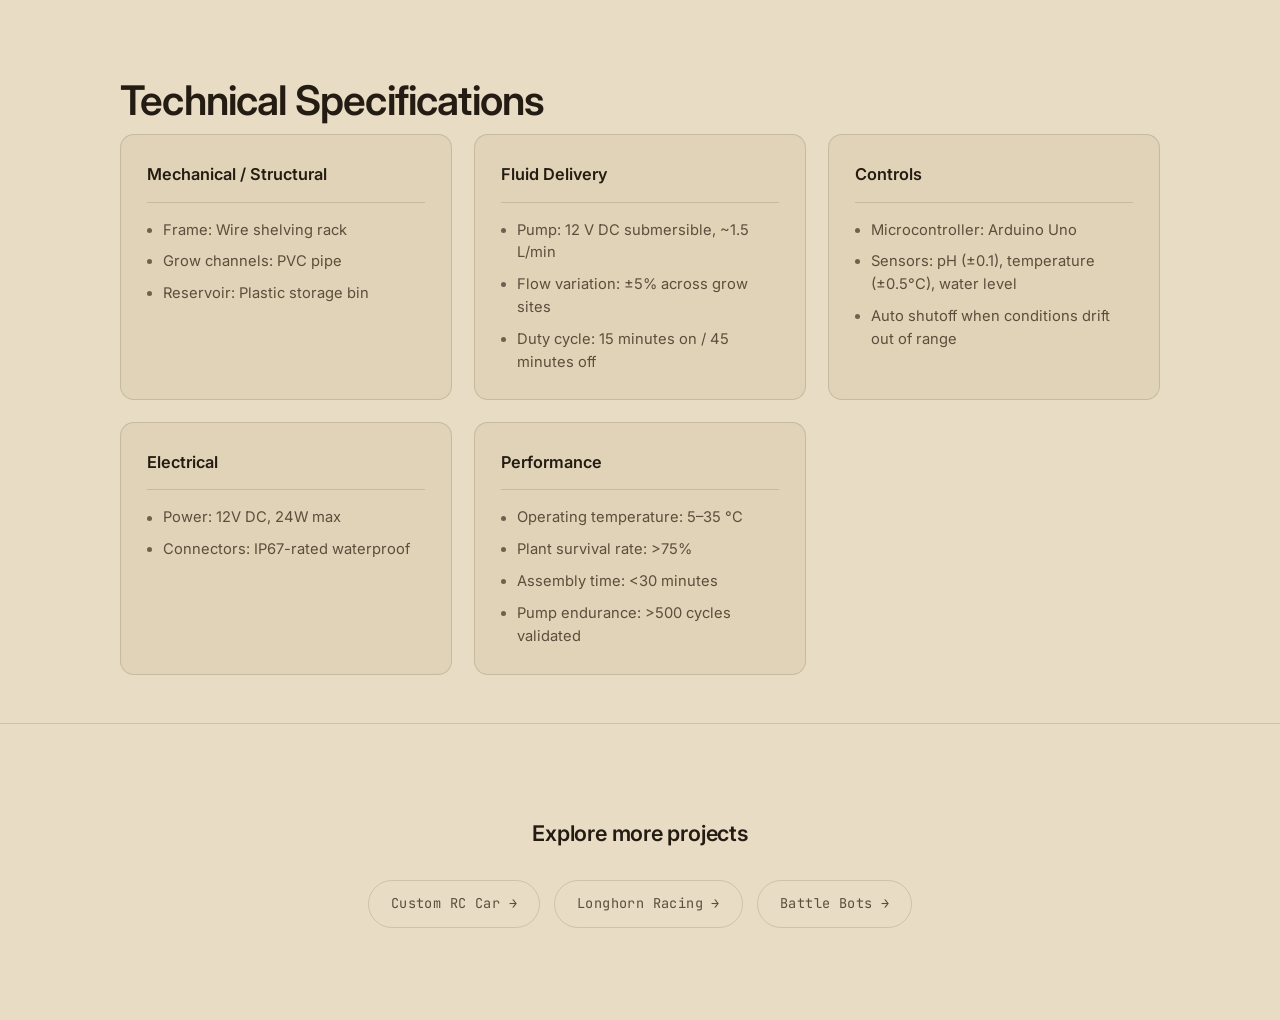
==== commit 26d300da: "Update ahs.html" ====
--- a/ahs.html
+++ b/ahs.html
@@ -14,7 +14,7 @@
         <div class="container">
             <div class="nav-content">
                 <a href="index.html" class="logo">TS</a>
-                <a href="index.html#projects" class="back-btn">← Back to work</a>
+                <a href="index.html#projects" class="back-btn">← Back</a>
             </div>
         </div>
     </nav>
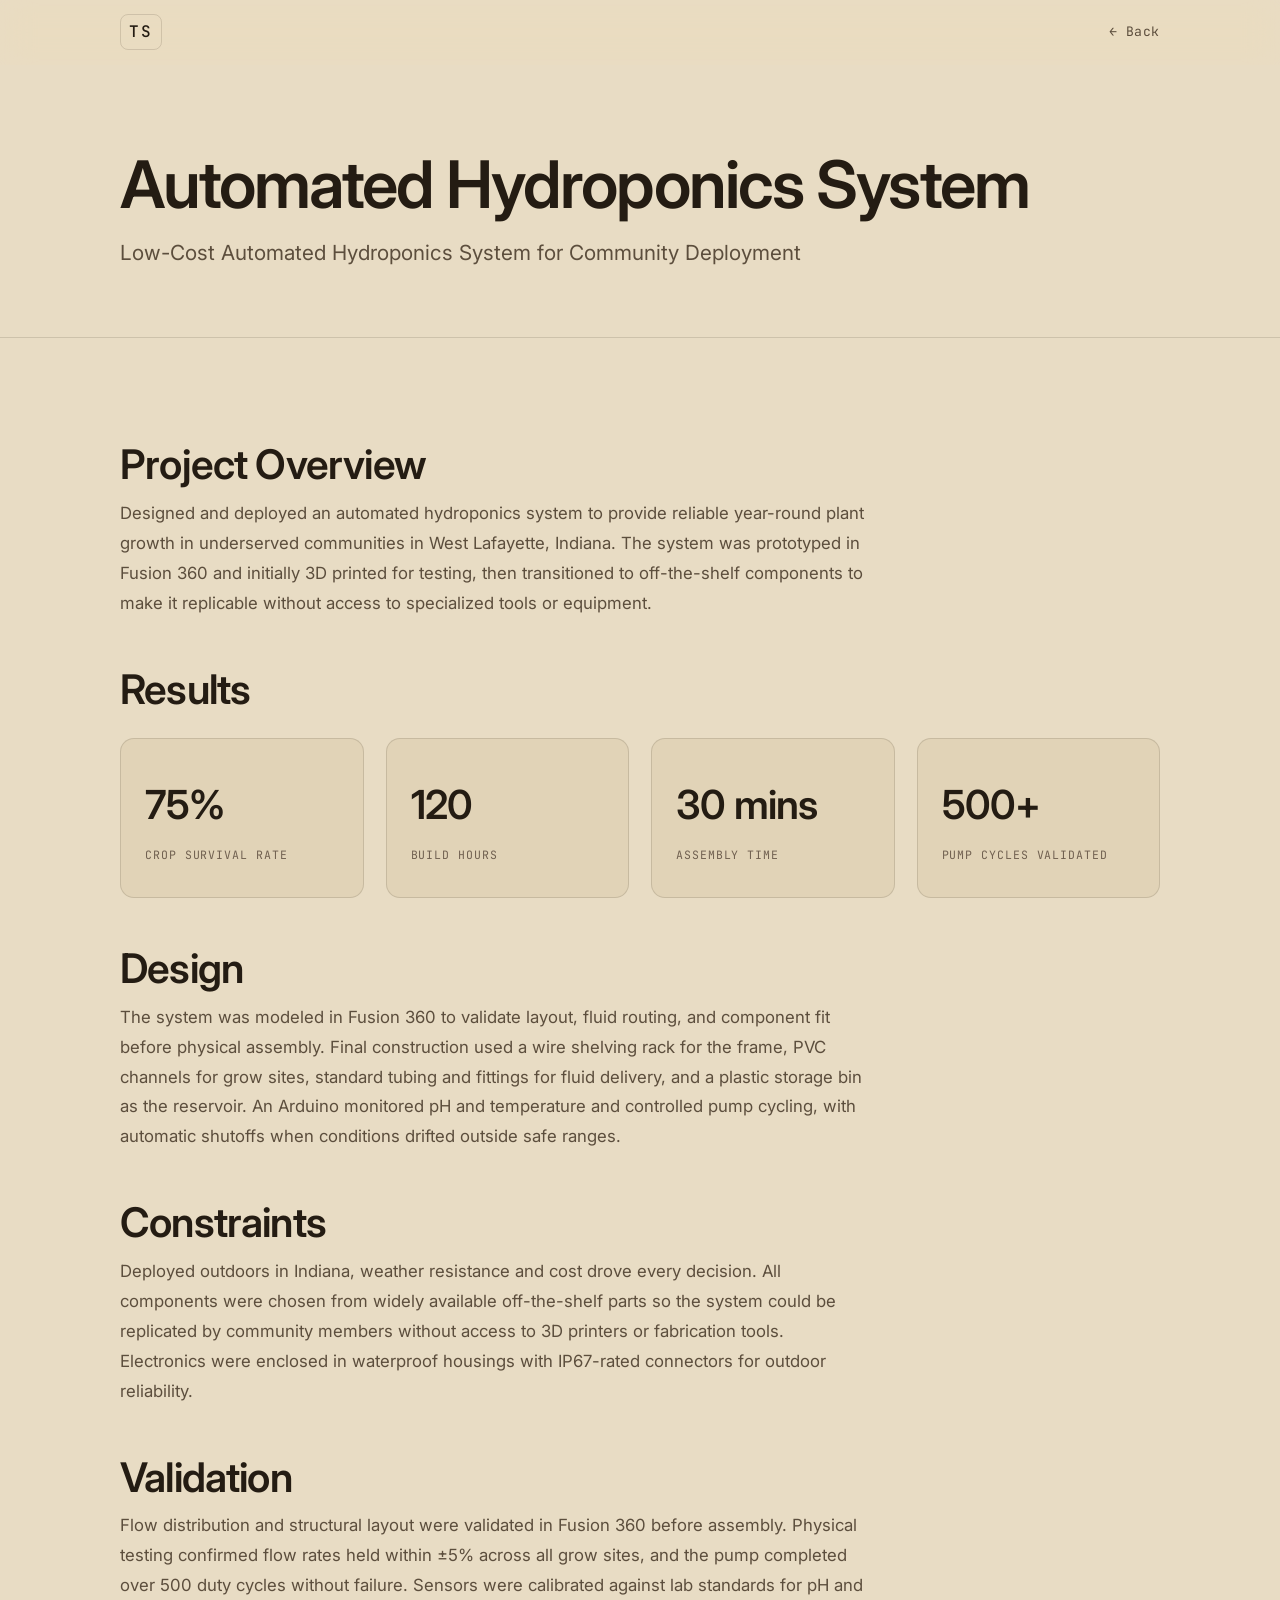
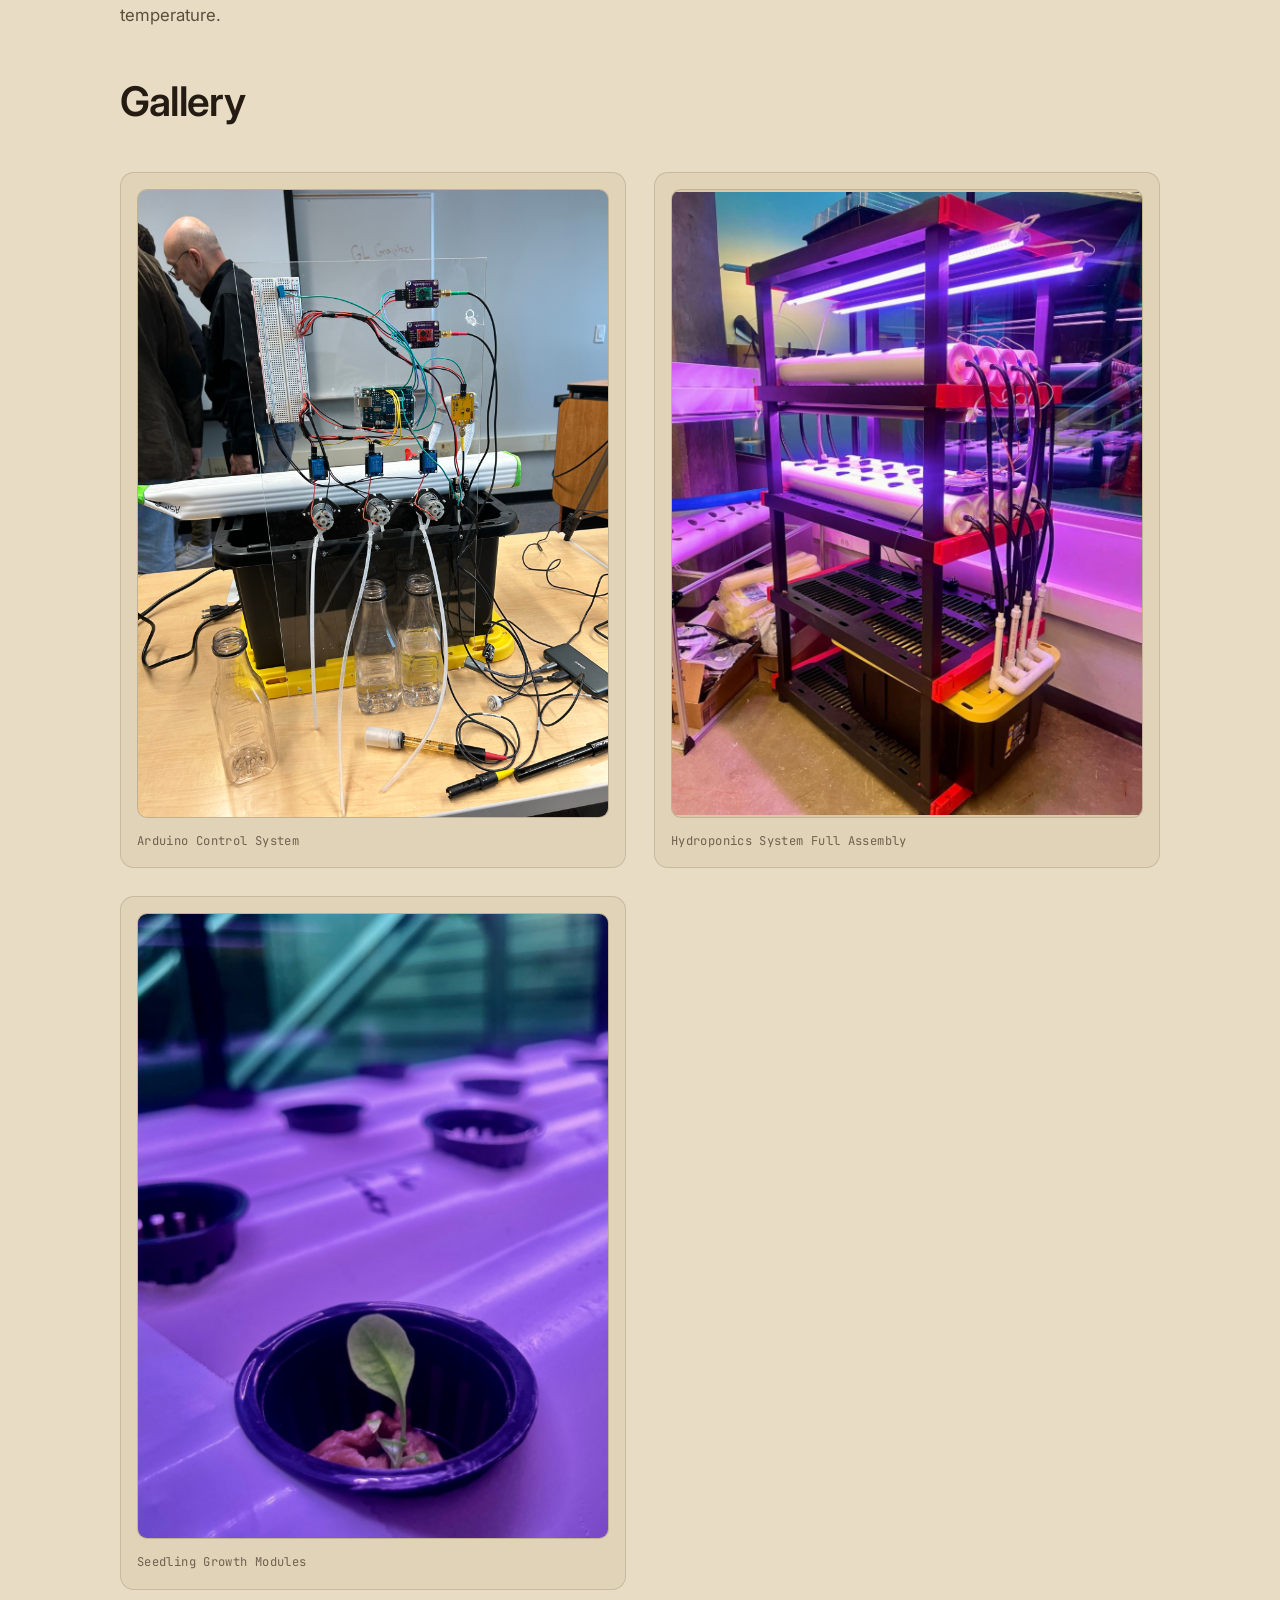
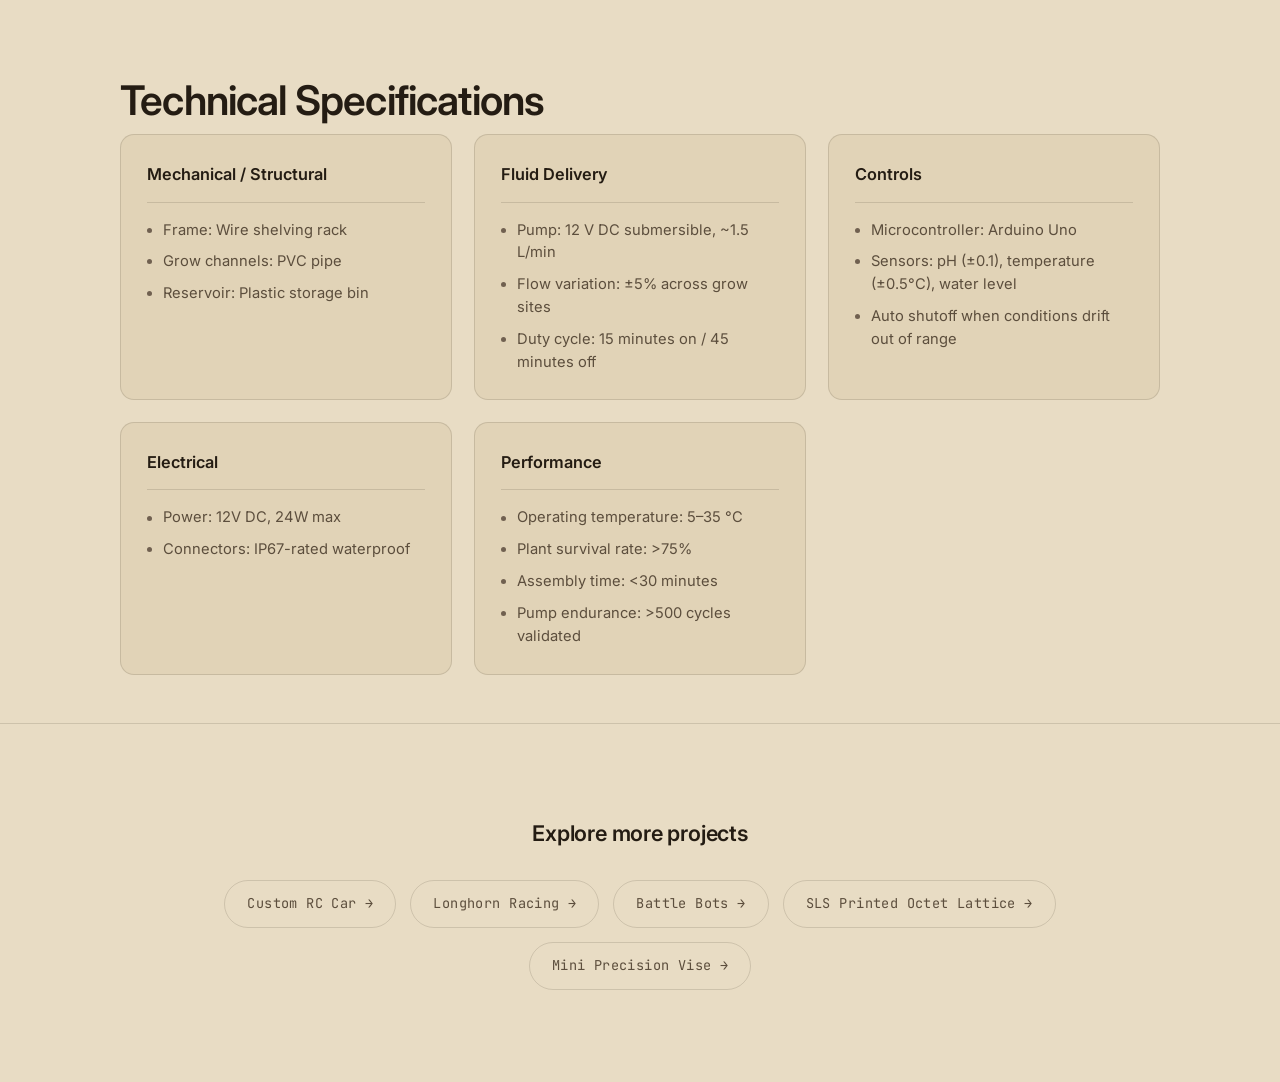
==== commit 88e4efa9: "Update ahs.html" ====
--- a/ahs.html
+++ b/ahs.html
@@ -155,6 +155,8 @@
                 <a href="rc_car.html" class="nav-project">Custom RC Car →</a>
                 <a href="lhr.html" class="nav-project">Longhorn Racing →</a>
                 <a href="battlebots.html" class="nav-project">Battle Bots →</a>
+                <a href="lattice.html" class="nav-project">SLS Printed Octet Lattice →</a>
+                <a href="mini_vice.html" class="nav-project">Mini Precision Vise →</a>
             </div>
         </div>
     </section>
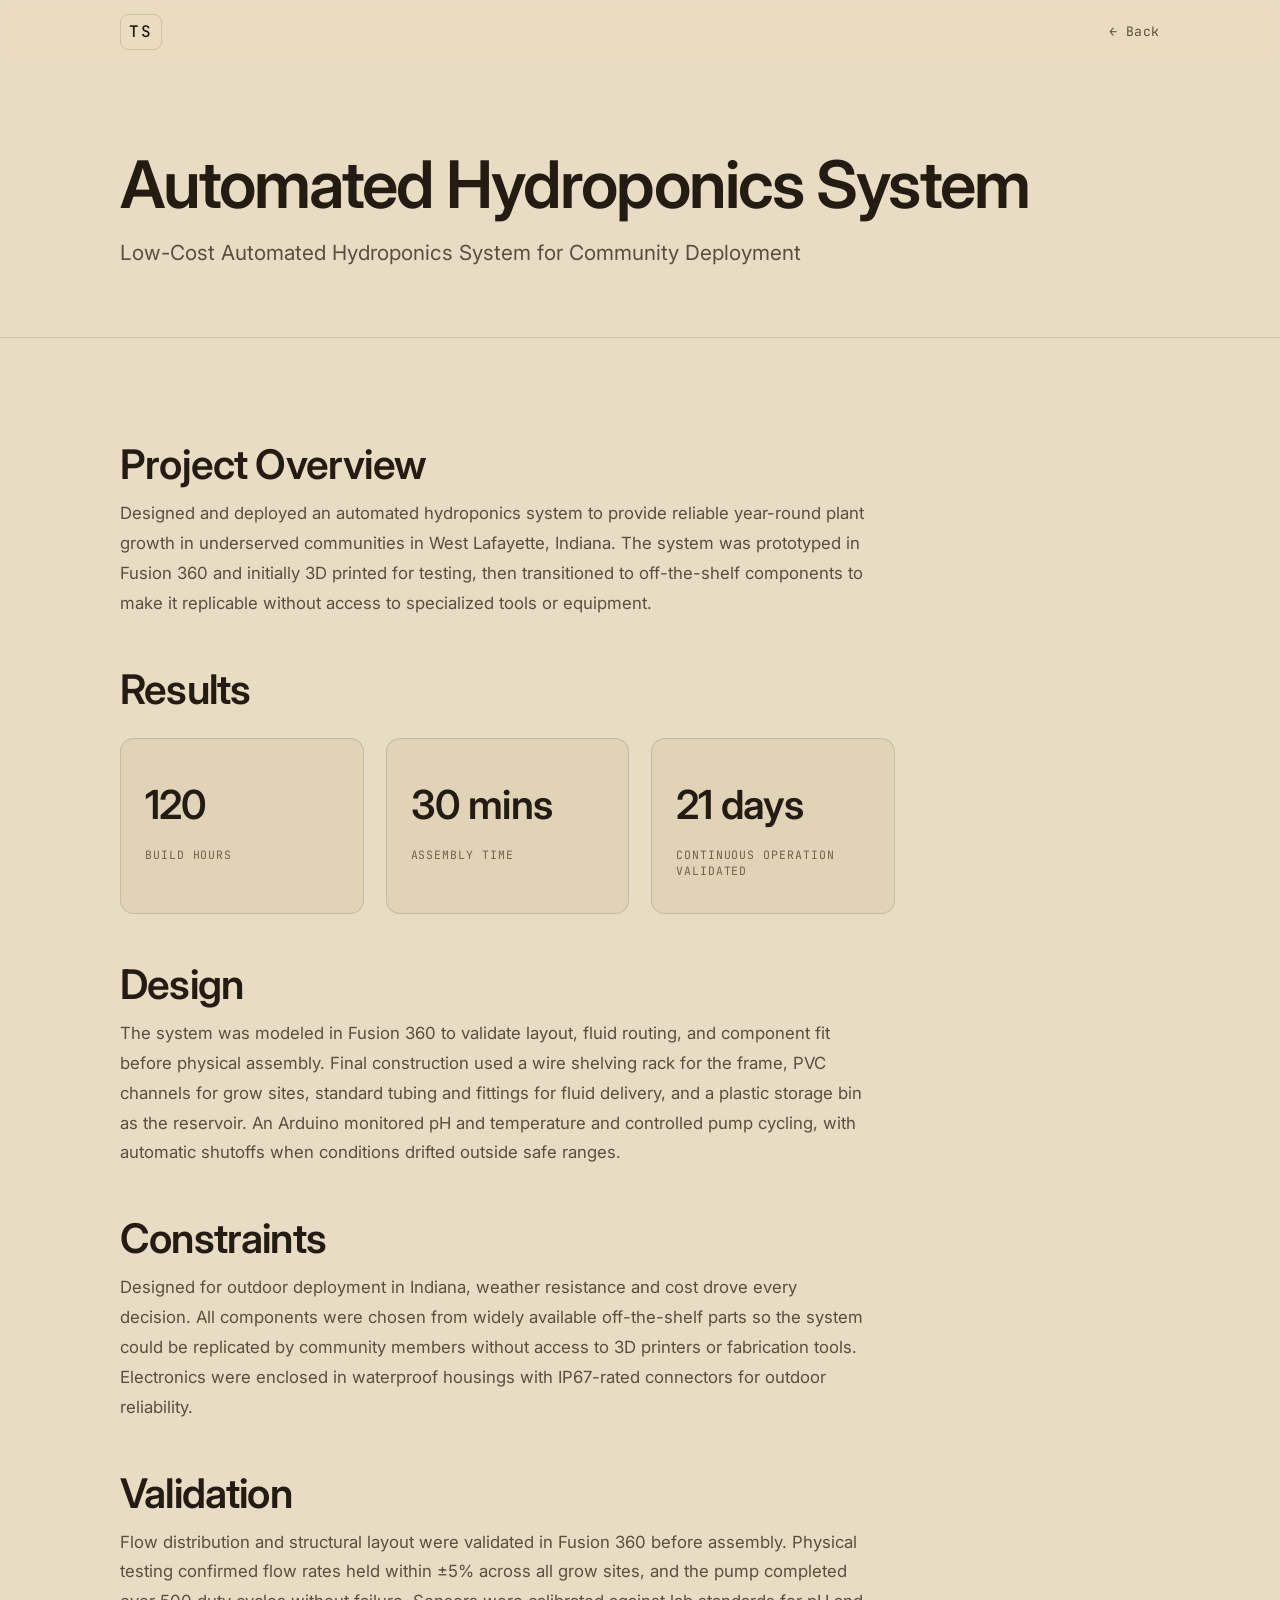
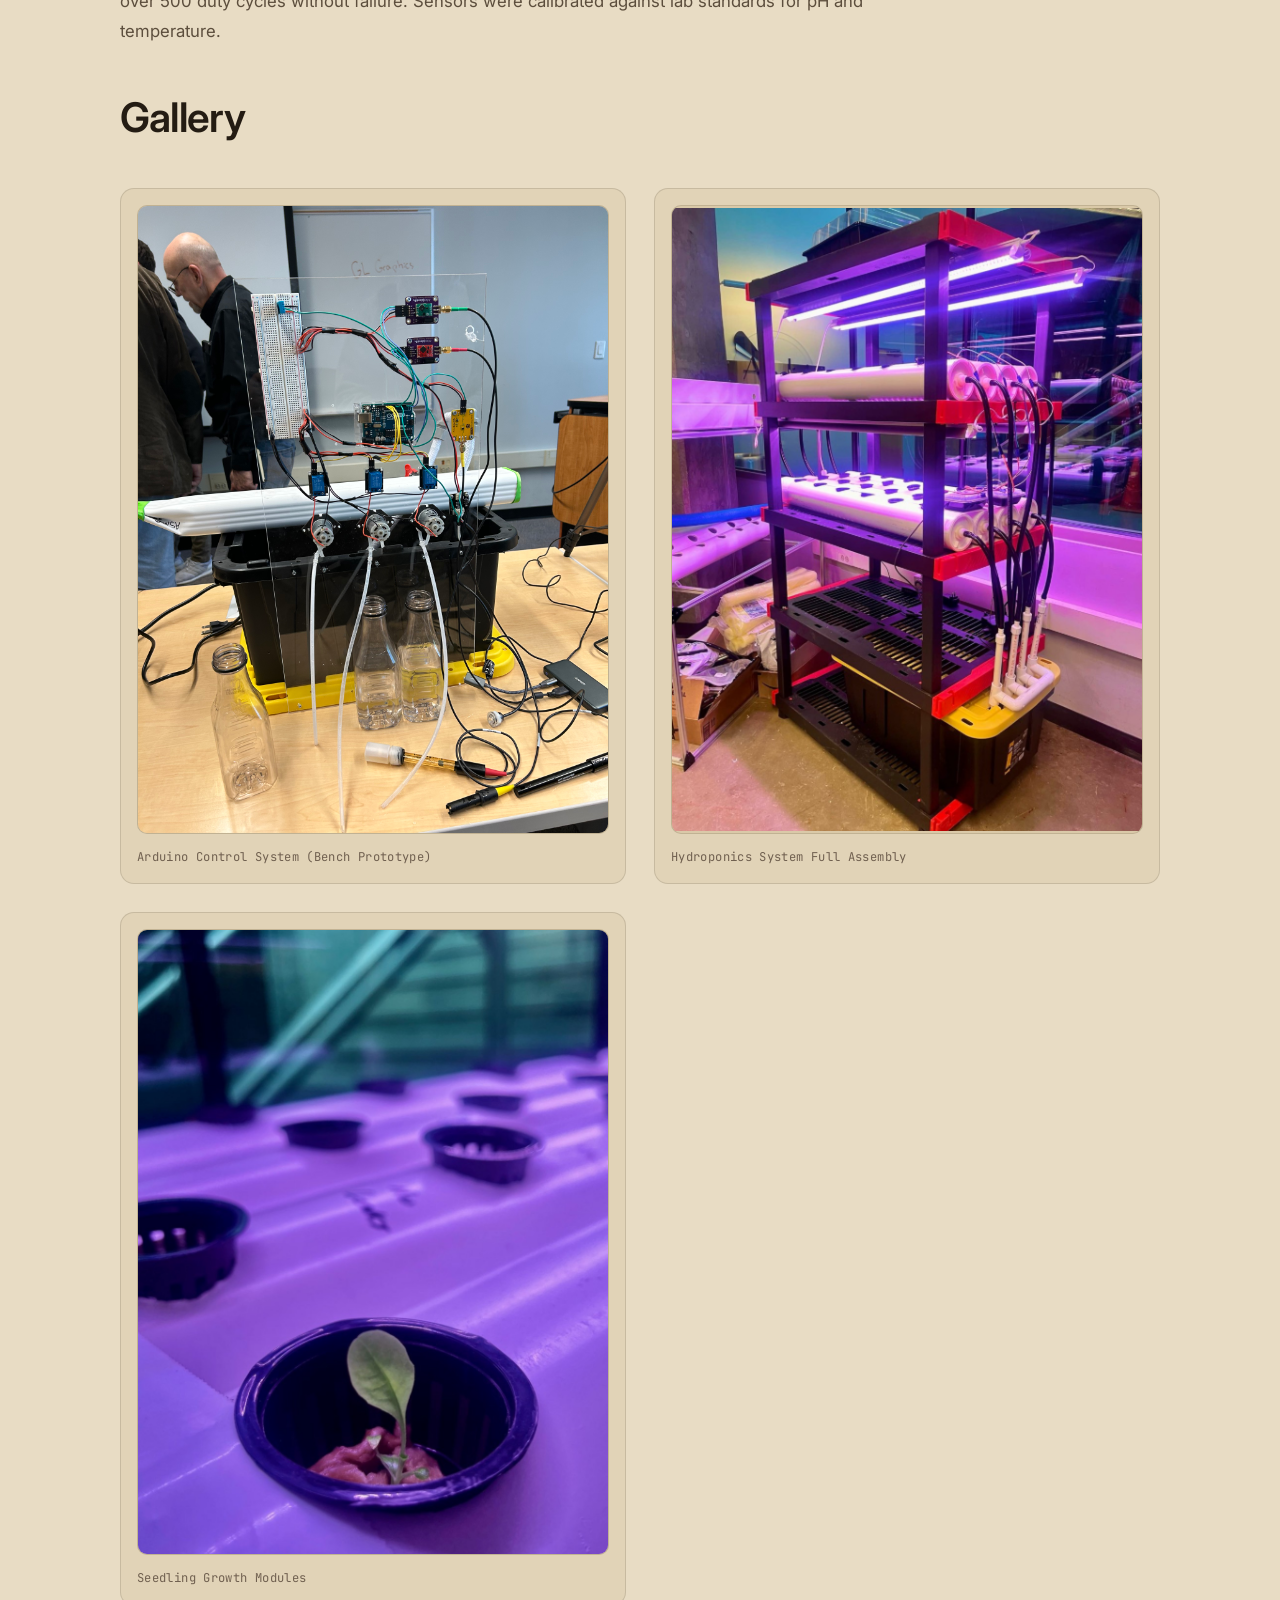
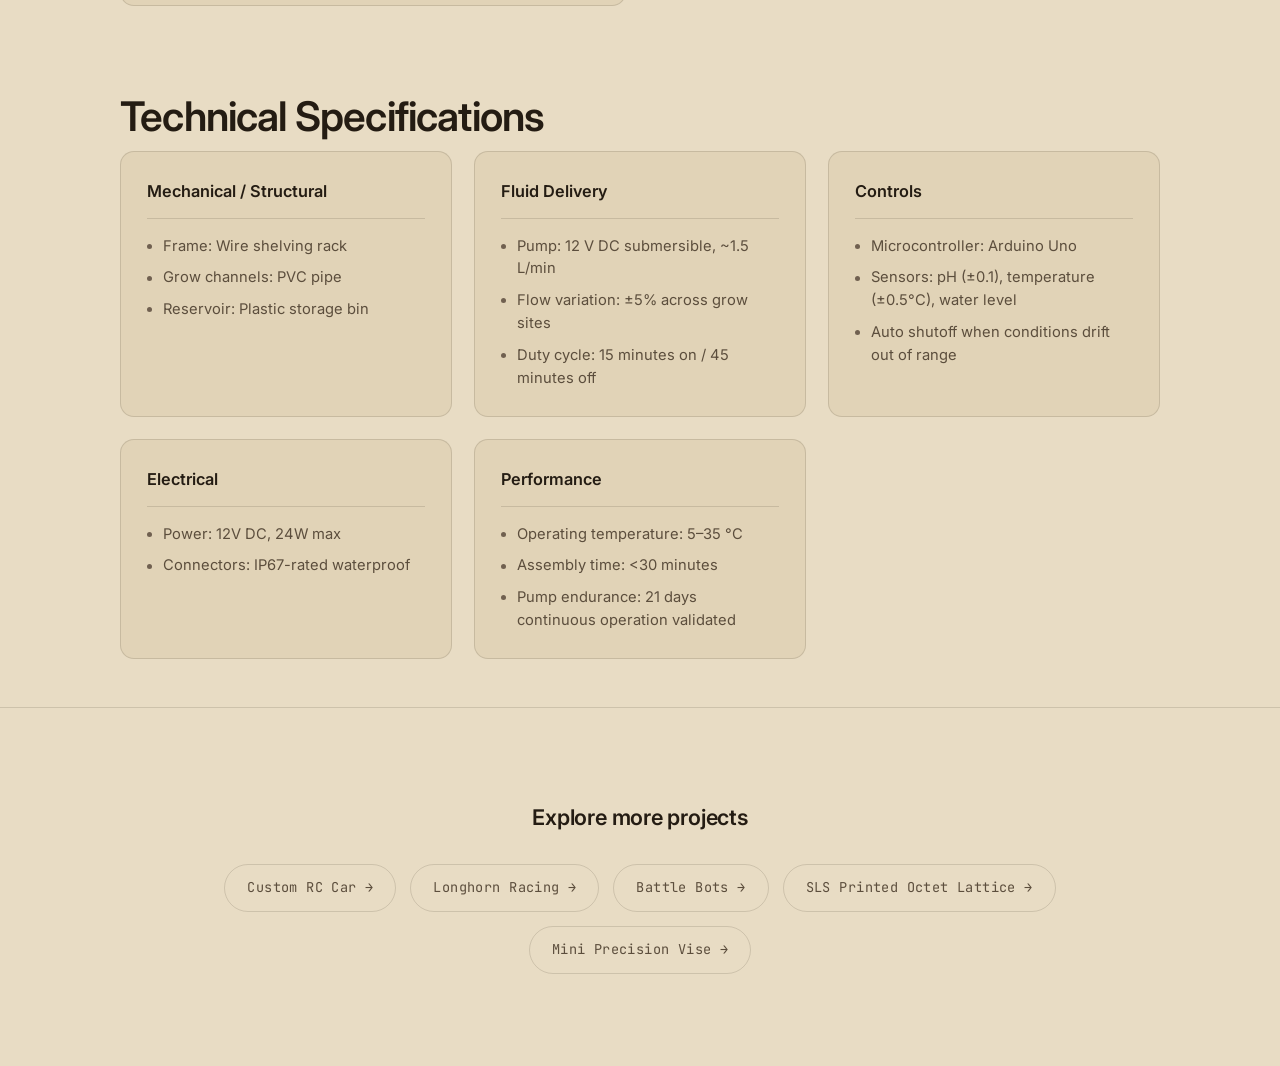
==== commit b34b8e72: "Update ahs.html" ====
--- a/ahs.html
+++ b/ahs.html
@@ -37,10 +37,7 @@
             <div class="content-section reveal">
                 <h2 class="section-title">Results</h2>
                 <div class="results-grid" style="margin-top: 26px; margin-bottom: 0;">
-                    <div class="result-item reveal">
-                        <div class="result-number">75%</div>
-                        <div class="result-label">Crop Survival Rate</div>
-                    </div>
+
                     <div class="result-item reveal">
                         <div class="result-number">120</div>
                         <div class="result-label">Build Hours</div>
@@ -50,8 +47,8 @@
                         <div class="result-label">Assembly Time</div>
                     </div>
                     <div class="result-item reveal">
-                        <div class="result-number">500+</div>
-                        <div class="result-label">Pump Cycles Validated</div>
+                        <div class="result-number">21 days</div>
+                        <div class="result-label">Continuous Operation Validated</div>
                     </div>
                 </div>
             </div>
@@ -63,7 +60,7 @@
 
             <div class="content-section reveal">
                 <h2 class="section-title">Constraints</h2>
-                <p class="section-text">Deployed outdoors in Indiana, weather resistance and cost drove every decision. All components were chosen from widely available off-the-shelf parts so the system could be replicated by community members without access to 3D printers or fabrication tools. Electronics were enclosed in waterproof housings with IP67-rated connectors for outdoor reliability.</p>
+                <p class="section-text">Designed for outdoor deployment in Indiana, weather resistance and cost drove every decision. All components were chosen from widely available off-the-shelf parts so the system could be replicated by community members without access to 3D printers or fabrication tools. Electronics were enclosed in waterproof housings with IP67-rated connectors for outdoor reliability.</p>
             </div>
 
             <div class="content-section reveal">
@@ -77,7 +74,7 @@
             <div class="image-gallery">
                 <figure class="gallery-item reveal">
                     <div class="gallery-image"><img src="AHS 2.jpeg" alt="Figure 2: Arduino Control System" loading="lazy"></div>
-                    <figcaption class="gallery-title">Arduino Control System</figcaption>
+                    <figcaption class="gallery-title">Arduino Control System (Bench Prototype)</figcaption>
                 </figure>
                 <figure class="gallery-item reveal">
                     <div class="gallery-image"><img src="AHS 3.png" alt="Figure 3: Hydroponics System Full Assembly" loading="lazy"></div>
@@ -136,9 +133,9 @@
                         <div class="spec-value">
                             <ul>
                                 <li>Operating temperature: 5–35 °C</li>
-                                <li>Plant survival rate: >75%</li>
+
                                 <li>Assembly time: <30 minutes </li>
-                                <li>Pump endurance: >500 cycles validated</li>
+                                <li>Pump endurance: 21 days continuous operation validated</li>
                             </ul>
                         </div>
                     </div>
